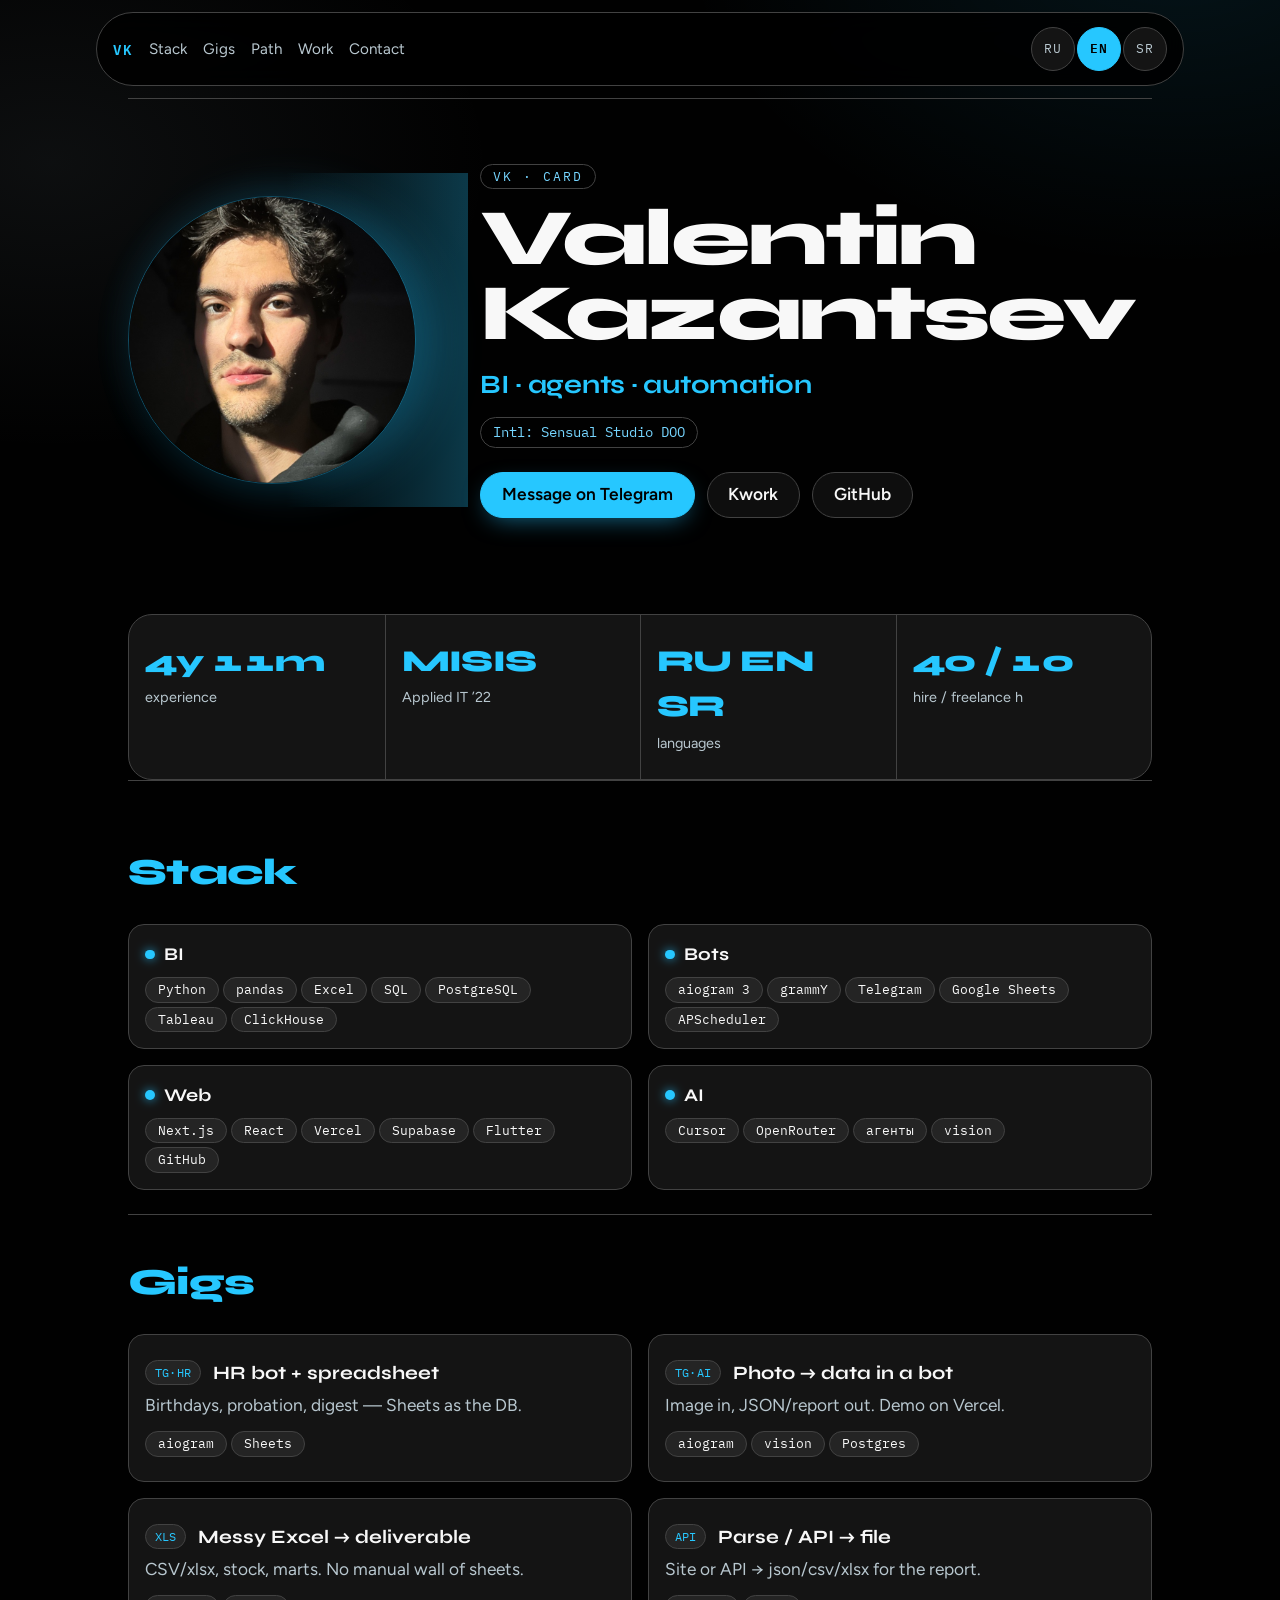
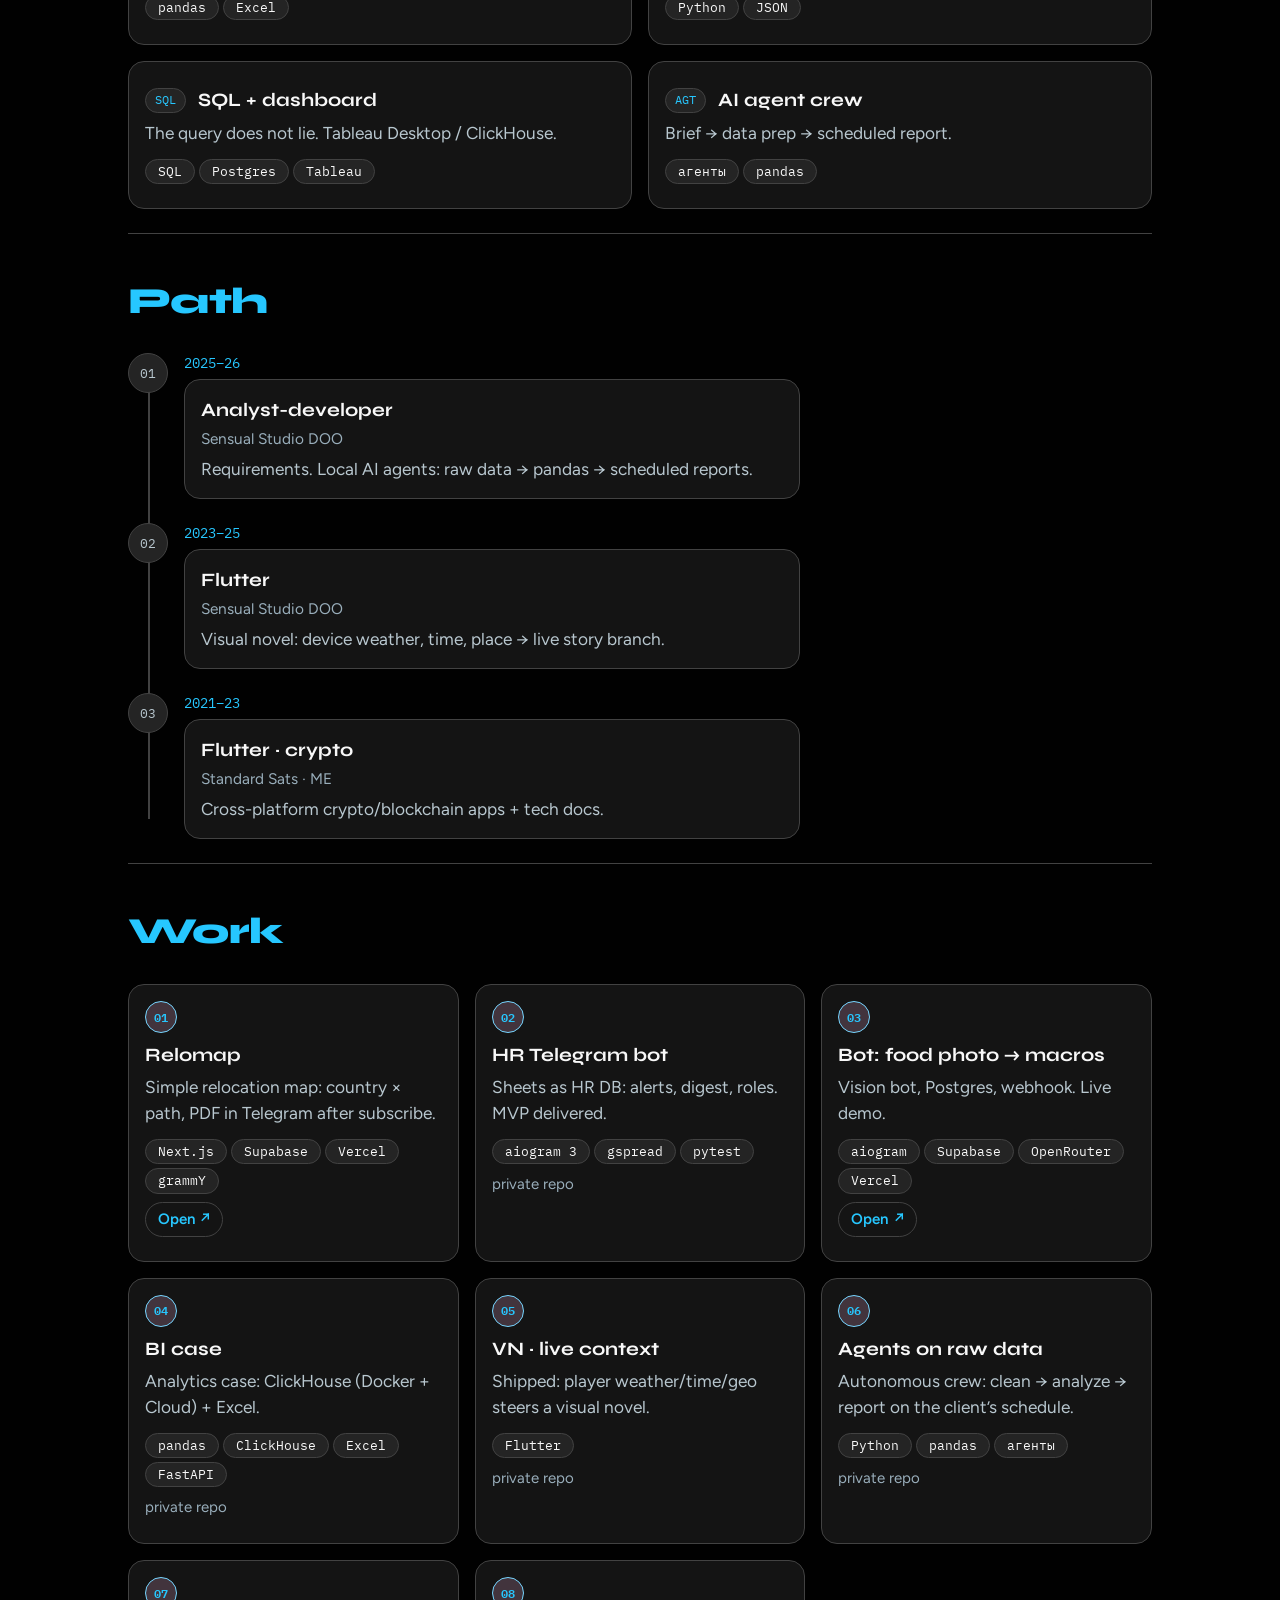
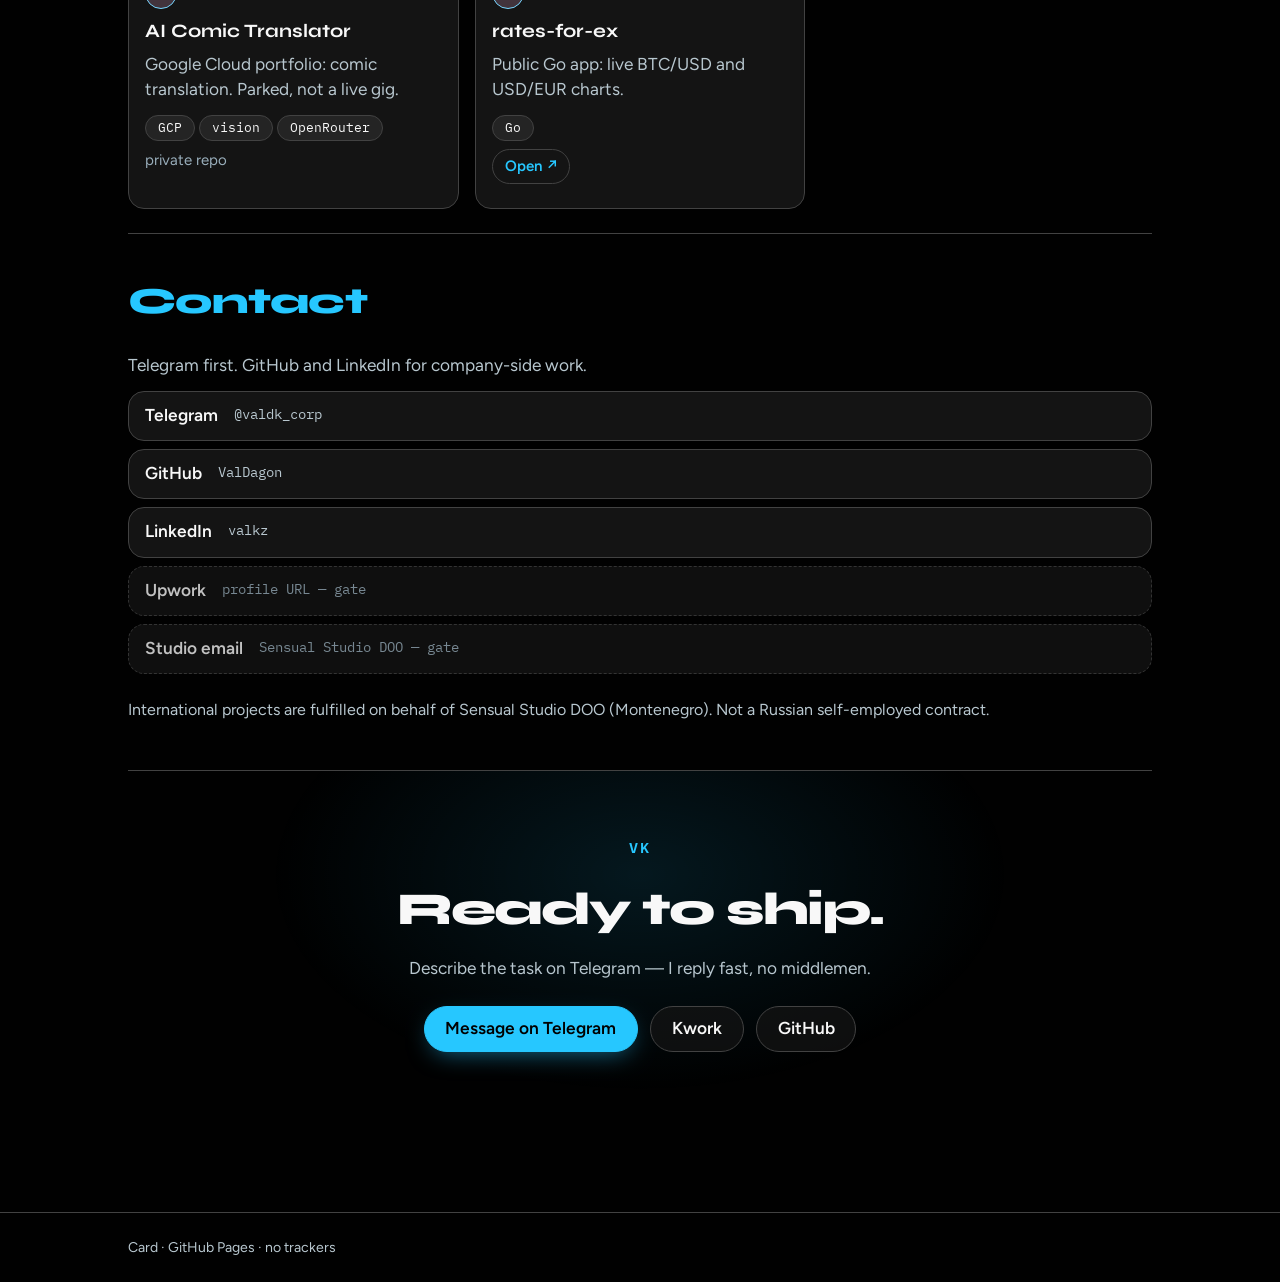
==== index.html @ 7479c243 "Fix broken render after tagline removal by cache-busting JS to v6. Co-authored-by: Cursor <cursorage" ====
<!DOCTYPE html>
<html lang="ru">
  <head>
    <meta charset="utf-8" />
    <meta name="viewport" content="width=device-width, initial-scale=1" />
    <meta name="theme-color" content="#0B0A09" />
    <meta name="color-scheme" content="dark" />
    <title>Валентин Казанцев — BI, агенты, боты</title>
    <meta
      name="description"
      content="Визитка: аналитика, Telegram-боты, автоматизация. Заказы в РФ — как самозанятый."
    />
    <link rel="canonical" href="https://valdagon.github.io/card/" />
    <link rel="icon" href="./assets/favicon.svg" type="image/svg+xml" />
    <link rel="apple-touch-icon" href="./assets/portrait.jpg" />
    <meta property="og:type" content="website" />
    <meta property="og:url" content="https://valdagon.github.io/card/" />
    <meta property="og:title" content="Валентин Казанцев — BI, агенты, боты" />
    <meta
      property="og:description"
      content="Визитка: аналитика, Telegram-боты, автоматизация. Заказы в РФ — как самозанятый."
    />
    <meta property="og:image" content="https://valdagon.github.io/card/assets/portrait.jpg" />
    <meta property="og:locale" content="ru_RU" />
    <meta name="twitter:card" content="summary" />
    <link rel="preconnect" href="https://fonts.googleapis.com" />
    <link rel="preconnect" href="https://fonts.gstatic.com" crossorigin />
    <link
      rel="preload"
      as="style"
      href="https://fonts.googleapis.com/css2?family=Figtree:wght@400;600&family=IBM+Plex+Mono:wght@400;500&family=Syne:wght@700;800&display=swap"
    />
    <link
      rel="stylesheet"
      href="https://fonts.googleapis.com/css2?family=Figtree:wght@400;600&family=IBM+Plex+Mono:wght@400;500&family=Syne:wght@700;800&display=swap"
    />
    <link rel="stylesheet" href="./css/style.css?v=5" />
  </head>
  <body>
    <a class="skip" id="skip" href="#main">К содержанию</a>
    <header class="site-header">
      <div class="wrap header-inner">
        <span class="mark" translate="no">VK</span>
        <nav class="nav-main" aria-label="Sections">
          <a href="#stack" data-nav="navStack">Стек</a>
          <a href="#gigs" data-nav="navGigs">Задачи</a>
          <a href="#path" data-nav="navCv">Путь</a>
          <a href="#work" data-nav="navWork">Работы</a>
          <a href="#contact" data-nav="navContact">Связь</a>
        </nav>
        <div class="lang" role="group" aria-labelledby="lang-label">
          <span id="lang-label" class="lang-label">Язык</span>
          <button type="button" class="lang-btn" data-lang="ru" aria-pressed="true">RU</button>
          <button type="button" class="lang-btn" data-lang="en" aria-pressed="false">EN</button>
          <button type="button" class="lang-btn" data-lang="sr" aria-pressed="false">SR</button>
        </div>
      </div>
    </header>

    <main id="main" class="wrap">
      <section class="hero" aria-labelledby="name">
        <div class="light-well">
          <img
            class="portrait"
            src="./assets/portrait.jpg"
            width="640"
            height="640"
            alt="Valentin Kazantsev, chiaroscuro portrait"
            fetchpriority="high"
          />
        </div>
        <div class="hero-copy">
          <p class="kicker" id="kicker">VK · CARD</p>
          <h1 class="hero-name" id="name">Валентин Казанцев</h1>
          <p class="hero-role" id="role">BI · агенты · автоматизация</p>
          <span class="entity" id="entity">РФ: самозанятый</span>
          <div class="cta-row">
            <a class="btn btn-primary" id="cta" href="https://t.me/valdk_corp">Написать в Telegram</a>
            <a class="btn btn-ghost" id="cta-kwork" href="https://kwork.ru/user/valdk">Kwork</a>
            <a class="btn btn-ghost" id="cta-gh" hidden href="https://github.com/ValDagon">GitHub</a>
          </div>
        </div>
      </section>

      <div class="stats" id="stats"></div>

      <section id="stack">
        <h2 class="sec-h" id="h-stack">Стек</h2>
        <div class="stack-groups" id="stack-groups"></div>
      </section>

      <section id="gigs">
        <h2 class="sec-h" id="h-gigs">Задачи</h2>
        <div class="gigs" id="gigs-list"></div>
      </section>

      <section id="path">
        <h2 class="sec-h" id="h-cv">Путь</h2>
        <div class="path-list" id="path-list"></div>
      </section>

      <section id="work">
        <h2 class="sec-h" id="h-work">Работы</h2>
        <div class="work-grid" id="work-list"></div>
      </section>

      <section id="contact">
        <h2 class="sec-h" id="h-contact">Связь</h2>
        <p class="contact-intro" id="contact-intro"></p>
        <ul class="contact-list" id="contact-list"></ul>
        <p class="legal" id="legal">
          Заказы на территории РФ выполняю как самозанятый. Биржи: Kwork, FL.ru, Профи.
        </p>
      </section>

      <section id="outro" class="outro" aria-labelledby="outro-title">
        <span class="mark outro-mark" translate="no">VK</span>
        <h2 class="outro-title" id="outro-title">Готов взяться.</h2>
        <p class="outro-line" id="outro-line"></p>
        <div class="cta-row outro-cta">
          <a class="btn btn-primary" id="cta2" href="https://t.me/valdk_corp">Написать в Telegram</a>
          <a class="btn btn-ghost" id="cta-kwork2" href="https://kwork.ru/user/valdk">Kwork</a>
          <a class="btn btn-ghost" id="cta-gh2" hidden href="https://github.com/ValDagon">GitHub</a>
        </div>
      </section>
    </main>

    <footer class="site-footer">
      <div class="wrap" id="foot-note">Карточка · GitHub Pages · без трекеров</div>
    </footer>

    <noscript>
      <div class="wrap noscript">
        JavaScript выключен. Telegram:
        <a href="https://t.me/valdk_corp">@valdk_corp</a>
        · email:
        <a href="mailto:valrus56@yandex.ru">valrus56@yandex.ru</a>
        · Kwork:
        <a href="https://kwork.ru/user/valdk">valdk</a>
      </div>
    </noscript>

    <script src="./js/data.js?v=6" defer></script>
    <script src="./js/app.js?v=6" defer></script>
  </body>
</html>
---- css/style.css ----
@import url("./tokens.css");

/* Hallmark · macrostructure: Portfolio Grid (18, adapted) · genre: modern-minimal
 * theme: custom-tuned (anchor hue 58, warm amber — kept from portrait, diverges from
 * catalog Coral/Cobalt on purpose) · nav: N5 Floating-pill (adapted, lang-switch
 * always visible) · footer: Ft2 Inline single line
 *
 * v3 pass · studied: yes · DNA-source: url (https://www.zeroclawlabs.ai/), human
 * pointed this reference and asked to copy its design directly (not just "study
 * and diverge" like the v2 takethe.space pass). Borrowed near-1:1: rounded-xl
 * card family everywhere (was hairline-square in v2), dual ambient radial-glow
 * blobs behind hero, bold oversized headline scale with tight negative tracking,
 * bordered stat-strip with big tabular numerals, rounded-full pill buttons,
 * numbered circular step-badges (applied to Work), alternating vertical timeline
 * with a status node (applied to Path — the reference's roadmap timeline maps
 * directly onto a career timeline), closing CTA band before the footer.
 * Deliberately NOT copied: the reference's own multi-stop gradient headline text
 * (some gradient stops sit near rgb(3,105,161) on near-black — low real contrast)
 * and its ~70%L muted body colour, both flagged by the human as under-contrasted.
 * --color-muted/--color-steel/--color-accent were all raised in tokens.css v3
 * specifically to fix this while keeping the reference's rounded, glowing,
 * bold-typographic language.
 *
 * v4 pass · human said "copy the palette" — the v3 decision to keep the warm
 * amber accent (portrait-tied) is retired. tokens.css now carries the
 * reference's actual colours, extracted via computed-style, not eyeballed:
 * neutral near-black surfaces (was warm hue-58 tinted), accent hue ~231 (their
 * stat numerals / "In Progress" status), good-status hue ~163 (their
 * "Completed" pill). The contrast fix from v3 stays: --color-muted/--color-steel
 * remain above the reference's own ~70%L body colour.
 *
 * v5 pass · three human-flagged readability fixes: (1) body/label/nav font
 * sizes raised across the board — base 1rem to 1.08rem, small labels and pill
 * text up ~8-12%, headline/section-heading clamps up a notch; (2) tokens.css
 * --color-panel/--color-panel-2/--color-rule raised so cards and hairlines
 * separate from the near-black --color-void instead of blending into it; (3)
 * the Path timeline's "current role" badge + glowing node treatment removed
 * entirely — every row now shares one plain node style, no live-status claim.
 */

*,
*::before,
*::after {
  box-sizing: border-box;
}

html {
  background: var(--color-void);
  scroll-behavior: smooth;
  overflow-x: clip;
}

body {
  margin: 0;
  min-height: 100dvh;
  font-family: var(--font-body);
  font-weight: 400;
  font-size: 1.08rem;
  line-height: 1.5;
  color: var(--color-ink);
  background: var(--color-void);
  touch-action: manipulation;
  overflow-x: clip;
  -webkit-tap-highlight-color: color-mix(in oklch, var(--color-accent) 18%, transparent);
}

@media (prefers-reduced-motion: no-preference) {
  body {
    background-image: radial-gradient(
        50rem 34rem at 92% -8%,
        color-mix(in oklch, var(--color-accent) 10%, transparent),
        transparent 62%
      ),
      radial-gradient(
        46rem 30rem at 4% 18%,
        color-mix(in oklch, var(--color-steel) 8%, transparent),
        transparent 60%
      );
    background-repeat: no-repeat;
    background-attachment: fixed;
  }
}

img {
  max-width: 100%;
  height: auto;
  display: block;
}

a {
  color: var(--color-accent);
  text-decoration-thickness: 1px;
  text-underline-offset: 0.18em;
}

a:hover {
  color: var(--color-ink);
}

:focus {
  outline: none;
}

:focus-visible {
  outline: 2px solid var(--color-focus);
  outline-offset: 3px;
}

.skip {
  position: fixed;
  z-index: var(--z-toast);
  left: var(--pad);
  top: calc(var(--space-sm) + var(--safe-t));
  padding: var(--space-xs) var(--space-sm);
  background: var(--color-accent);
  color: var(--color-void);
  font-weight: 600;
  transform: translateY(-160%);
  transition: transform var(--dur-short) var(--ease-out);
}

.skip:focus {
  transform: none;
}

.wrap {
  position: relative;
  z-index: var(--z-base);
  width: min(100%, var(--max));
  margin-inline: auto;
  padding-inline: calc(var(--pad) + var(--safe-l)) calc(var(--pad) + var(--safe-r));
}

/* ---------- Nav: N5 floating-pill, adapted ---------- */
/* Language switch stays visible at every width — a hard requirement, not a
 * cosmetic choice — so N5's default "drop the link row on mobile" becomes
 * "let the link row scroll" instead of "hide it". */

.site-header {
  position: sticky;
  top: 0;
  z-index: var(--z-sticky);
  padding: calc(var(--space-sm) + var(--safe-t)) 0 var(--space-sm);
}

.header-inner {
  display: flex;
  flex-wrap: wrap;
  align-items: center;
  gap: var(--space-sm) var(--space-md);
  padding: var(--space-sm) var(--space-md);
  border: 1px solid var(--color-rule);
  border-radius: 1.25rem;
  background: color-mix(in oklch, var(--color-void) 86%, transparent);
  backdrop-filter: blur(14px) saturate(1.1);
}

@supports not (backdrop-filter: blur(1px)) {
  .header-inner {
    background: var(--color-void);
  }
}

.mark {
  flex: none;
  font-family: var(--font-outlier);
  font-weight: 600;
  letter-spacing: 0.14em;
  font-size: 0.85rem;
  color: var(--color-accent);
}

.nav-main {
  order: 3;
  flex-basis: 100%;
  display: flex;
  gap: var(--space-md);
  min-width: 0;
  overflow-x: auto;
  scrollbar-width: none;
  padding-block: var(--space-3xs);
  -webkit-mask-image: linear-gradient(90deg, transparent, #000 6%, #000 94%, transparent);
  mask-image: linear-gradient(90deg, transparent, #000 6%, #000 94%, transparent);
}

.nav-main::-webkit-scrollbar {
  display: none;
}

.nav-main a {
  flex: none;
  display: inline-flex;
  align-items: center;
  min-height: 2.75rem;
  white-space: nowrap;
  color: var(--color-muted);
  text-decoration: none;
  font-size: 0.95rem;
}

.nav-main a:hover,
.nav-main a:focus-visible {
  color: var(--color-ink);
}

.lang {
  margin-left: auto;
  display: grid;
  grid-auto-flow: column;
  gap: var(--space-3xs);
}

.lang-label {
  position: absolute;
  width: 1px;
  height: 1px;
  overflow: hidden;
  clip: rect(0 0 0 0);
}

.lang-btn {
  appearance: none;
  border: 1px solid var(--color-rule);
  border-radius: 999px;
  background: var(--color-panel);
  color: var(--color-muted);
  font: inherit;
  font-family: var(--font-outlier);
  font-size: 0.8rem;
  letter-spacing: 0.06em;
  min-height: 2.75rem;
  min-width: 2.75rem;
  padding: 0 var(--space-sm);
  cursor: pointer;
  transition: color var(--dur-short) var(--ease-out), border-color var(--dur-short) var(--ease-out),
    background var(--dur-short) var(--ease-out);
}

.lang-btn.is-on {
  background: var(--color-accent);
  color: var(--color-void);
  border-color: var(--color-accent);
  font-weight: 600;
}

.lang-btn:hover:not(.is-on) {
  border-color: var(--color-accent-2);
  color: var(--color-ink);
}

main {
  padding-bottom: calc(var(--space-3xl) + var(--safe-b));
}

/* ---------- Hero — left-biased, no centred-mesh default ---------- */

.hero {
  display: grid;
  gap: var(--space-lg);
  padding-block: var(--space-xl) var(--space-2xl);
}

.light-well {
  position: relative;
  justify-self: center;
  width: min(16.5rem, 72vw);
}

.light-well::before {
  content: "";
  position: absolute;
  inset: -35%;
  background: radial-gradient(closest-side, color-mix(in oklch, var(--color-accent) 20%, transparent), transparent 72%);
  filter: blur(2px);
  pointer-events: none;
  z-index: 0;
}

.light-well::after {
  content: "";
  position: absolute;
  inset: -8% -18% -8% 55%;
  background: linear-gradient(90deg, transparent, color-mix(in oklch, var(--color-accent) 28%, transparent));
  pointer-events: none;
}

.portrait {
  position: relative;
  z-index: var(--z-base);
  width: 100%;
  aspect-ratio: 1;
  object-fit: cover;
  object-position: 62% 18%;
  border-radius: 50%;
  border: 1px solid color-mix(in oklch, var(--color-accent) 35%, transparent);
  box-shadow: 18px 0 48px color-mix(in oklch, var(--color-accent) 22%, transparent);
}

.hero-copy {
  min-width: 0;
}

.kicker {
  display: inline-block;
  margin: 0 0 var(--space-sm);
  padding: var(--space-3xs) var(--space-sm);
  border: 1px solid var(--color-rule);
  border-radius: var(--radius-full);
  font-family: var(--font-outlier);
  font-size: 0.8rem;
  letter-spacing: 0.16em;
  color: var(--color-accent-2);
}

h1,
h2,
.hero-name {
  font-family: var(--font-display);
  font-weight: 800;
  font-style: normal;
  letter-spacing: -0.035em;
  text-wrap: balance;
  overflow-wrap: anywhere;
}

.hero-name {
  margin: 0;
  min-width: 0;
  font-size: clamp(2.5rem, 9vw + 0.5rem, 5rem);
  line-height: 0.94;
}

.hero-role {
  margin: 0.85rem 0 0;
  color: var(--color-accent);
  font-family: var(--font-display);
  font-weight: 700;
  font-size: clamp(1.15rem, 2.4vw + 0.6rem, 1.65rem);
  letter-spacing: -0.01em;
}

.hero-line {
  margin: var(--space-sm) 0 0;
  max-width: 36rem;
  color: var(--color-muted);
  text-wrap: pretty;
}

.entity {
  display: inline-block;
  margin-top: var(--space-sm);
  padding: 0.28rem var(--space-sm);
  border: 1px solid var(--color-rule);
  border-radius: var(--radius-full);
  font-size: 0.85rem;
  color: var(--color-accent-2);
  font-family: var(--font-outlier);
}

.cta-row {
  display: flex;
  flex-wrap: wrap;
  gap: var(--space-sm);
  margin-top: var(--space-lg);
}

.btn {
  display: inline-flex;
  align-items: center;
  justify-content: center;
  white-space: nowrap;
  min-height: 2.85rem;
  min-width: 2.85rem;
  padding: 0.55rem 1.3rem;
  border: 1px solid var(--color-accent);
  border-radius: var(--radius-full);
  font: inherit;
  font-weight: 600;
  text-decoration: none;
  transition: background var(--dur-short) var(--ease-out), color var(--dur-short) var(--ease-out),
    border-color var(--dur-short) var(--ease-out), transform var(--dur-micro) var(--ease-out),
    box-shadow var(--dur-short) var(--ease-out);
}

.btn:active {
  transform: translateY(1px);
}

.btn-primary {
  background: var(--color-accent);
  color: var(--color-void);
  box-shadow: 0 8px 24px -8px color-mix(in oklch, var(--color-accent) 55%, transparent);
}

.btn-primary:hover {
  background: var(--color-ink);
  border-color: var(--color-ink);
  color: var(--color-void);
}

.btn-ghost {
  background: color-mix(in oklch, var(--color-panel) 70%, transparent);
  color: var(--color-ink);
  border-color: var(--color-rule);
}

.btn-ghost:hover {
  background: var(--color-panel-2);
  color: var(--color-accent);
  border-color: var(--color-accent-2);
}

@media (prefers-reduced-motion: no-preference) {
  .hero-copy > * {
    opacity: 0;
    animation: reveal var(--dur-long) var(--ease-out) forwards;
  }
  .hero-copy > *:nth-child(1) {
    animation-delay: 0ms;
  }
  .hero-copy > *:nth-child(2) {
    animation-delay: 60ms;
  }
  .hero-copy > *:nth-child(3) {
    animation-delay: 120ms;
  }
  .hero-copy > *:nth-child(4) {
    animation-delay: 180ms;
  }
  .hero-copy > *:nth-child(5) {
    animation-delay: 240ms;
  }
  .hero-copy > *:nth-child(6) {
    animation-delay: 300ms;
  }
  @keyframes reveal {
    from {
      opacity: 0;
      transform: translateY(6px);
    }
    to {
      opacity: 1;
      transform: none;
    }
  }
}

/* ---------- Stats — bordered console strip, not a plain grid (takethe.space DNA,
   without the icon-tile / gradient tells) ---------- */

.stats {
  display: grid;
  grid-template-columns: repeat(2, minmax(0, 1fr));
  border: 1px solid var(--color-rule);
  border-radius: var(--radius-lg);
  overflow: hidden;
  background: var(--color-panel);
}

.stat {
  min-width: 0;
  padding: var(--space-lg) var(--space-md);
  border-block-start: 1px solid var(--color-rule);
}

.stat:nth-child(-n + 2) {
  border-block-start: none;
}

.stat:nth-child(odd) {
  border-inline-end: 1px solid var(--color-rule);
}

.stat-v {
  display: block;
  font-family: var(--font-display);
  font-weight: 800;
  font-size: 1.9rem;
  letter-spacing: -0.02em;
  font-variant-numeric: tabular-nums;
  color: var(--color-accent);
}

.stat-l {
  display: block;
  margin-top: 0.2rem;
  color: var(--color-muted);
  font-size: 0.9rem;
}

section {
  padding-block: var(--space-xl) var(--space-lg);
  border-top: 1px solid var(--color-rule);
}

#stack {
  padding-top: var(--space-2xl);
}

.sec-h {
  margin: 0 0 var(--space-lg);
  font-family: var(--font-display);
  font-weight: 800;
  font-size: clamp(1.55rem, 2.8vw + 0.65rem, 2.3rem);
  letter-spacing: -0.02em;
  color: var(--color-accent);
  scroll-margin-top: 6rem;
}

.stack-groups {
  display: grid;
  gap: var(--space-md);
}

.stack-group {
  min-width: 0;
  padding: var(--space-md);
  background: var(--color-panel);
  border: 1px solid var(--color-rule);
  border-radius: var(--radius-md);
}

.stack-h {
  display: flex;
  align-items: center;
  gap: 0.55em;
  margin: 0 0 0.6rem;
  font-family: var(--font-display);
  font-weight: 700;
  font-size: 1.12rem;
}

.stack-h::before {
  content: "";
  flex: none;
  width: 0.6rem;
  height: 0.6rem;
  border-radius: var(--radius-full);
  background: var(--color-accent);
  box-shadow: 0 0 10px 1px color-mix(in oklch, var(--color-accent) 55%, transparent);
}

.chips {
  display: flex;
  flex-wrap: wrap;
  gap: var(--space-2xs);
  margin: 0;
  padding: 0;
  list-style: none;
}

.chip {
  min-width: 0;
  max-width: 100%;
  padding: var(--space-3xs) var(--space-sm);
  border: 1px solid var(--color-rule);
  border-radius: var(--radius-full);
  background: var(--color-panel-2);
  font-family: var(--font-outlier);
  font-size: 0.8rem;
  color: var(--color-ink);
  overflow: hidden;
  text-overflow: ellipsis;
  white-space: nowrap;
}

/* ---------- Cards — hairline all-round + a small accent mark beside the
   heading, replacing the v1 thick-left-stripe (named anti-pattern: "the
   side-stripe card", 2018-SaaS-AI tell). ---------- */

.gigs,
.work-grid {
  display: grid;
  gap: var(--space-md);
}

.gig,
.work {
  min-width: 0;
  padding: var(--space-lg) var(--space-md);
  background: var(--color-panel);
  border: 1px solid var(--color-rule);
  border-radius: var(--radius-md);
  transition: border-color var(--dur-short) var(--ease-out), transform var(--dur-short) var(--ease-out);
}

.gig:hover,
.work:hover {
  border-color: var(--color-accent-2);
}

.gig-top {
  display: flex;
  gap: var(--space-sm);
  align-items: center;
  min-width: 0;
}

.gig-code {
  flex: none;
  display: inline-flex;
  align-items: center;
  padding: 0.15rem 0.55rem;
  border-radius: var(--radius-full);
  background: var(--color-panel-2);
  border: 1px solid var(--color-rule);
  font-family: var(--font-outlier);
  font-size: 0.76rem;
  letter-spacing: 0.02em;
  color: var(--color-accent);
}

.gig-title,
.work-title {
  margin: 0;
  min-width: 0;
  font-family: var(--font-display);
  font-weight: 700;
  font-size: 1.18rem;
  overflow-wrap: anywhere;
}

.work-grid {
  counter-reset: work;
}

.work {
  counter-increment: work;
  position: relative;
  padding-top: calc(var(--space-lg) + 2rem);
}

.work-title::before {
  content: counter(work, decimal-leading-zero);
  position: absolute;
  top: var(--space-md);
  left: var(--space-md);
  display: inline-flex;
  align-items: center;
  justify-content: center;
  width: 2rem;
  height: 2rem;
  border-radius: var(--radius-full);
  background: color-mix(in oklch, var(--color-accent) 16%, var(--color-panel-2));
  border: 1px solid var(--color-accent-2);
  font-family: var(--font-outlier);
  font-size: 0.76rem;
  font-weight: 600;
  color: var(--color-accent);
}

.gig-out,
.work-blurb,
.contact-intro {
  margin: 0.4rem 0 var(--space-sm);
  color: var(--color-muted);
  overflow-wrap: anywhere;
}

/* ---------- Path — vertical timeline, borrowed from ZeroClaw's Development
   Roadmap component (connecting rail + circular node per row). Simplified to
   a single left rail rather than the reference's alternating left/right
   zig-zag: career notes vary a lot in length, and a true zig-zag timeline
   overlaps badly at uneven card heights — a single rail keeps the motif
   legible at every width instead of only on a wide, evenly-spaced demo page.
   All nodes share one plain style — no "current" badge (human asked it
   removed: the timeline reads as a CV, not a live-status board). ---------- */

.path-list {
  position: relative;
  display: grid;
  gap: var(--space-lg);
  counter-reset: path;
}

.path-list::before {
  content: "";
  position: absolute;
  left: 1.25rem;
  top: 1.25rem;
  bottom: 1.25rem;
  width: 2px;
  background: var(--color-rule);
}

.path-row {
  counter-increment: path;
  min-width: 0;
  display: grid;
  grid-template-columns: 2.5rem minmax(0, 1fr);
  grid-template-rows: auto auto;
  column-gap: var(--space-md);
  row-gap: 0.35rem;
  position: relative;
}

.path-row::before {
  content: counter(path, decimal-leading-zero);
  grid-column: 1;
  grid-row: 1 / span 2;
  align-self: start;
  justify-self: center;
  display: inline-flex;
  align-items: center;
  justify-content: center;
  width: 2.5rem;
  height: 2.5rem;
  border-radius: var(--radius-full);
  background: var(--color-panel-2);
  border: 1px solid var(--color-rule);
  font-family: var(--font-outlier);
  font-size: 0.8rem;
  color: var(--color-muted);
  letter-spacing: 0.02em;
  z-index: var(--z-base);
}

.path-when {
  grid-column: 2;
  grid-row: 1;
  font-family: var(--font-outlier);
  font-size: 0.85rem;
  color: var(--color-accent);
}

.path-body {
  grid-column: 2;
  grid-row: 2;
  min-width: 0;
  padding: var(--space-md);
  background: var(--color-panel);
  border: 1px solid var(--color-rule);
  border-radius: var(--radius-md);
}

.path-role {
  margin: 0;
  font-family: var(--font-display);
  font-weight: 700;
  font-size: 1.18rem;
  min-width: 0;
}

.path-org {
  margin: 0.15rem 0 0;
  color: var(--color-steel);
  font-size: 0.96rem;
}

.path-note {
  margin: 0.4rem 0 0;
  color: var(--color-muted);
  overflow-wrap: anywhere;
}

.work-foot {
  margin: 0.55rem 0 0;
  font-size: 0.94rem;
}

.work-link {
  display: inline-flex;
  align-items: center;
  gap: 0.35em;
  padding: 0.3rem 0.75rem;
  border: 1px solid var(--color-rule);
  border-radius: var(--radius-full);
  color: var(--color-accent);
  text-decoration: none;
  font-weight: 600;
  transition: border-color var(--dur-short) var(--ease-out), background var(--dur-short) var(--ease-out);
}

.work-link::after {
  content: "\2197";
}

.work-link:hover {
  border-color: var(--color-accent-2);
  background: var(--color-panel-2);
  color: var(--color-ink);
}

.work-private {
  color: var(--color-steel);
}

.contact-list {
  display: grid;
  gap: var(--space-xs);
  margin: 0;
  padding: 0;
  list-style: none;
}

.contact-item {
  min-width: 0;
  display: flex;
  flex-wrap: wrap;
  gap: 0.35rem var(--space-md);
  padding: 0.7rem var(--space-md);
  border: 1px solid var(--color-rule);
  border-radius: var(--radius-md);
  background: var(--color-panel);
}

.contact-item.is-gate {
  opacity: 0.78;
  border-style: dashed;
}

.contact-link {
  display: flex;
  flex-wrap: wrap;
  gap: 0.35rem var(--space-md);
  width: 100%;
  text-decoration: none;
  color: inherit;
  transition: color var(--dur-short) var(--ease-out);
}

.contact-link:hover .contact-label {
  color: var(--color-accent);
}

.contact-label {
  font-weight: 600;
}

.is-gate .contact-hint {
  color: var(--color-steel);
}

.contact-hint {
  color: var(--color-muted);
  font-family: var(--font-outlier);
  font-size: 0.9rem;
  overflow-wrap: anywhere;
}

.legal {
  margin: var(--space-lg) 0 0;
  color: var(--color-muted);
  font-size: 1rem;
  text-wrap: pretty;
}

/* ---------- Outro — closing CTA band, borrowed from ZeroClaw's final
   "Own your agent tonight" section: big centred statement + repeated CTA
   row right before the footer, so the pitch is the last thing seen. ---------- */

.outro {
  margin-top: var(--space-lg);
  padding-block: var(--space-2xl);
  text-align: center;
  position: relative;
  overflow: clip;
}

@media (prefers-reduced-motion: no-preference) {
  .outro::before {
    content: "";
    position: absolute;
    inset: 0;
    background: radial-gradient(
      34rem 20rem at 50% 30%,
      color-mix(in oklch, var(--color-accent) 12%, transparent),
      transparent 68%
    );
    pointer-events: none;
    z-index: 0;
  }
}

.outro-mark {
  position: relative;
  z-index: var(--z-base);
  display: inline-flex;
  margin-bottom: var(--space-md);
  font-size: 0.94rem;
}

.outro-title {
  position: relative;
  z-index: var(--z-base);
  margin: 0;
  font-size: clamp(1.85rem, 4.2vw + 0.65rem, 2.85rem);
}

.outro-line {
  position: relative;
  z-index: var(--z-base);
  margin: var(--space-sm) auto 0;
  max-width: 32rem;
  color: var(--color-muted);
  text-wrap: pretty;
}

.outro-cta {
  position: relative;
  z-index: var(--z-base);
  justify-content: center;
  margin-top: var(--space-lg);
}

/* ---------- Footer — Ft2 inline single line ---------- */

.site-footer {
  border-top: 1px solid var(--color-rule);
  padding: var(--space-lg) 0 calc(var(--space-lg) + var(--safe-b));
  color: var(--color-muted);
  font-size: 0.88rem;
}

.noscript {
  margin: var(--space-md) 0;
  padding: var(--space-sm);
  border: 1px dashed var(--color-accent-2);
  color: var(--color-ink);
}

@media (min-width: 45rem) {
  .header-inner {
    border-radius: 999px;
    flex-wrap: nowrap;
  }

  .nav-main {
    order: initial;
    flex-basis: auto;
    overflow: visible;
    -webkit-mask-image: none;
    mask-image: none;
  }

  .hero {
    grid-template-columns: minmax(12rem, 18rem) minmax(0, 1fr);
    align-items: center;
    gap: var(--space-2xl);
    padding-block: var(--space-2xl) var(--space-3xl);
  }

  .light-well {
    justify-self: start;
    width: 100%;
  }

  .stats {
    grid-template-columns: repeat(4, minmax(0, 1fr));
  }

  .stat:nth-child(-n + 4) {
    border-block-start: none;
  }

  .stat:nth-child(n + 5) {
    border-block-start: 1px solid var(--color-rule);
  }

  .stat:nth-child(odd) {
    border-inline-end: none;
  }

  .stat:not(:first-child) {
    border-inline-start: 1px solid var(--color-rule);
  }

  .stack-groups {
    grid-template-columns: repeat(2, minmax(0, 1fr));
  }

  .gigs {
    grid-template-columns: repeat(2, minmax(0, 1fr));
  }

  .work-grid {
    grid-template-columns: repeat(2, minmax(0, 1fr));
  }

  .path-list {
    max-width: 42rem;
  }
}

@media (min-width: 68rem) {
  .work-grid {
    grid-template-columns: repeat(3, minmax(0, 1fr));
  }
}

@media (prefers-reduced-motion: reduce) {
  html {
    scroll-behavior: auto;
  }

  body {
    background-image: none;
  }

  .portrait {
    box-shadow: none;
  }

  * {
    transition: none !important;
    animation: none !important;
  }
}
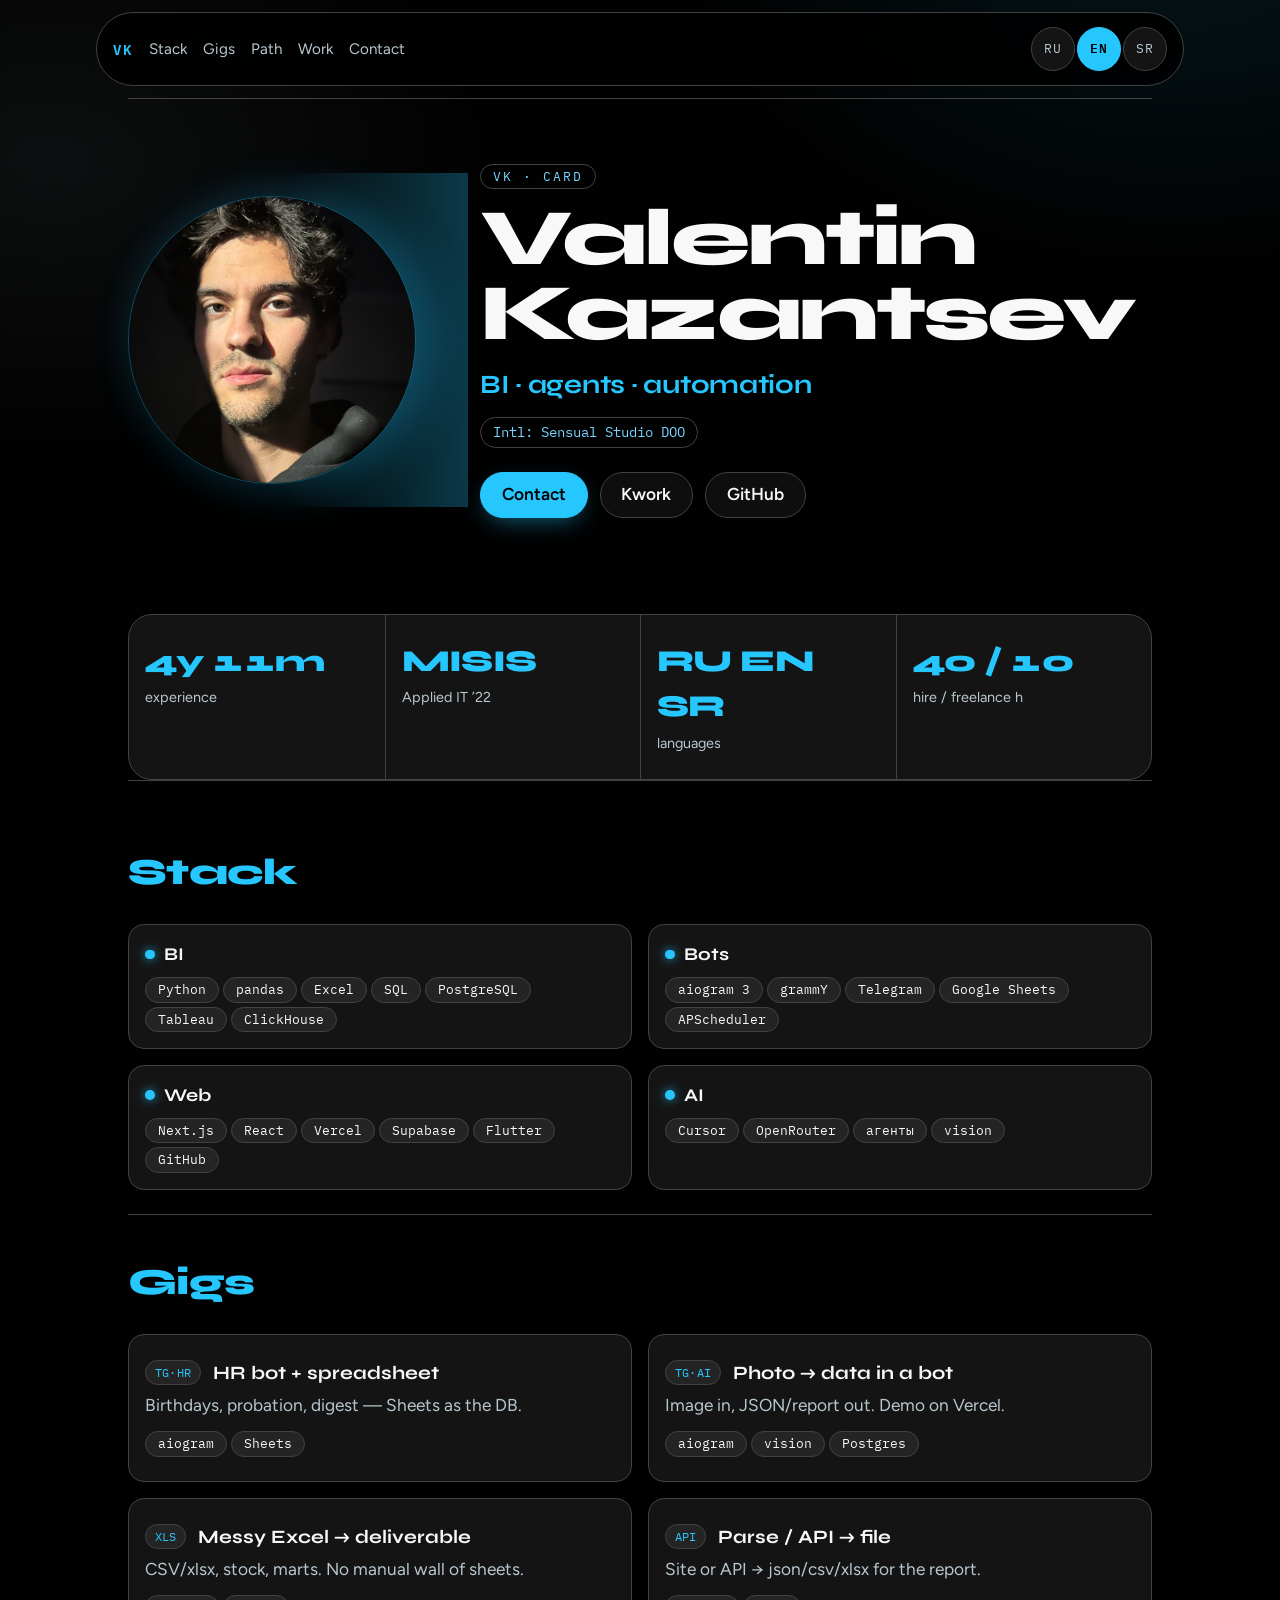
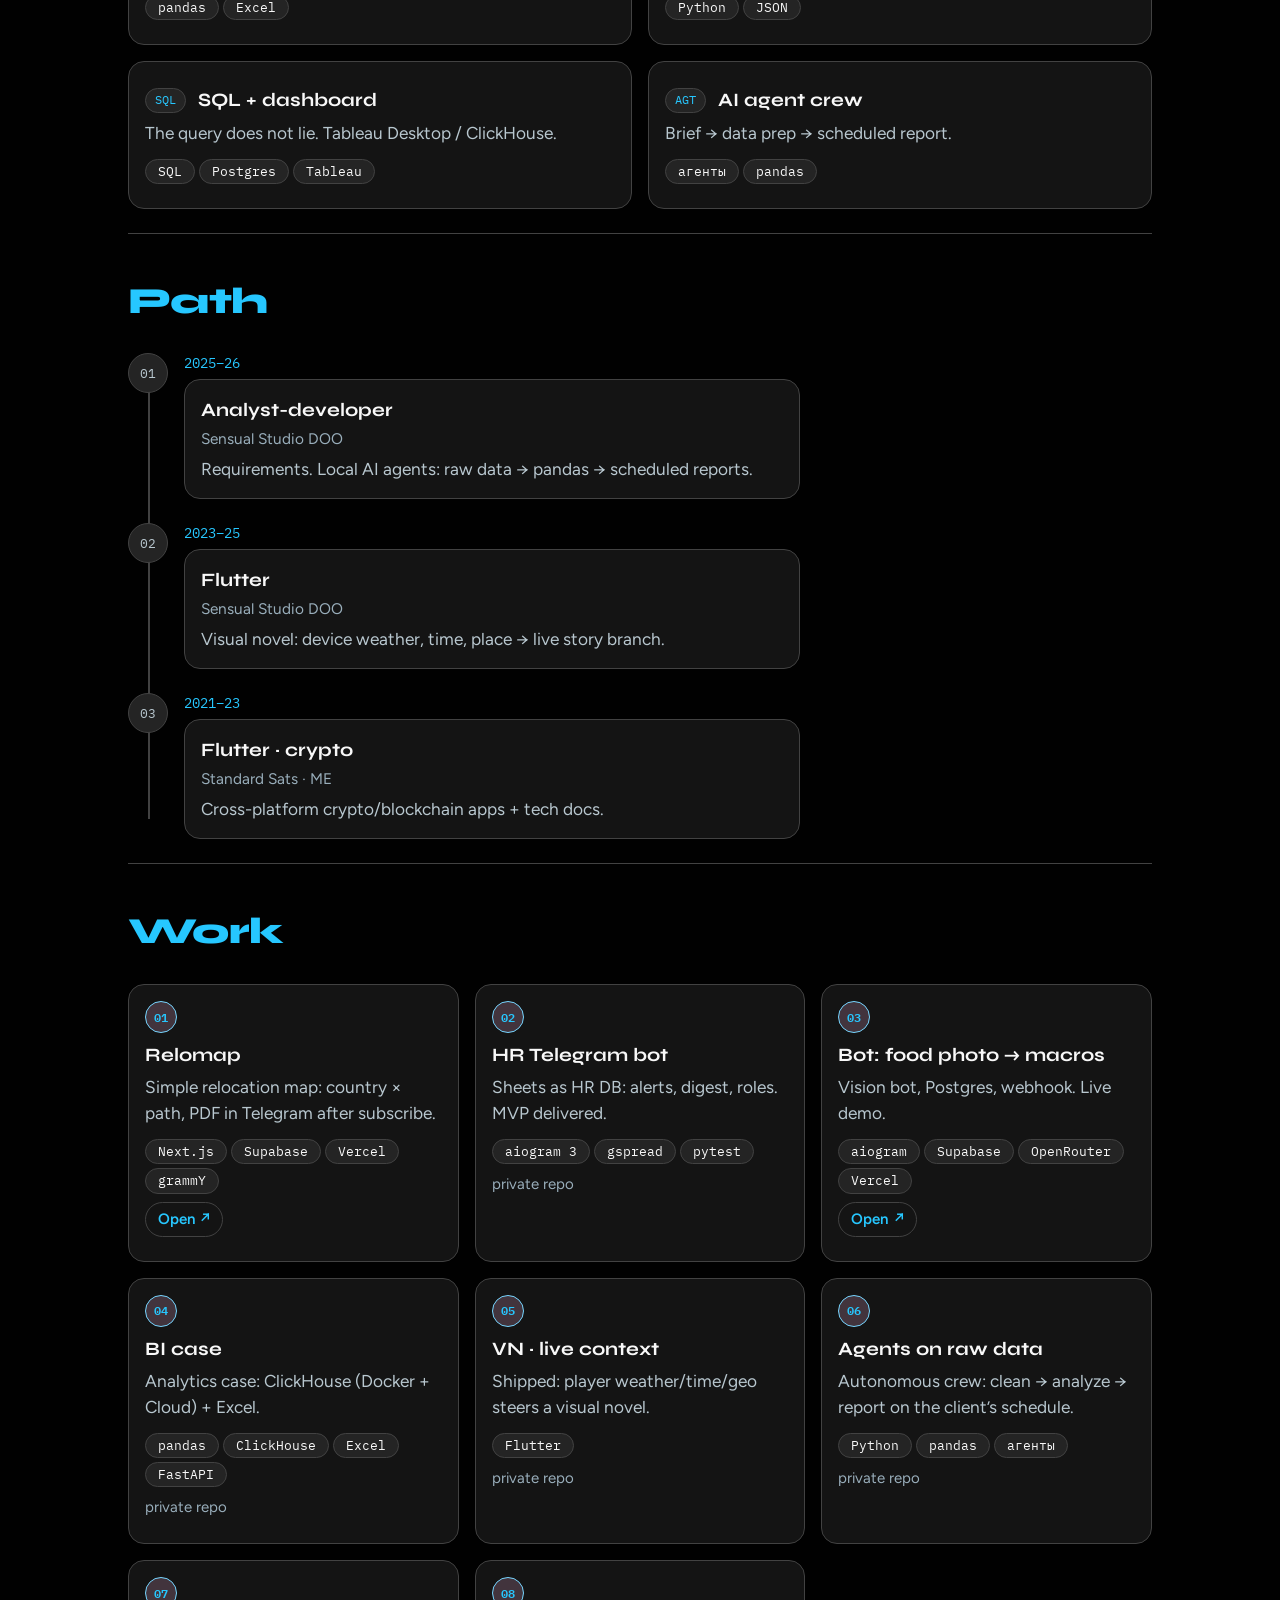
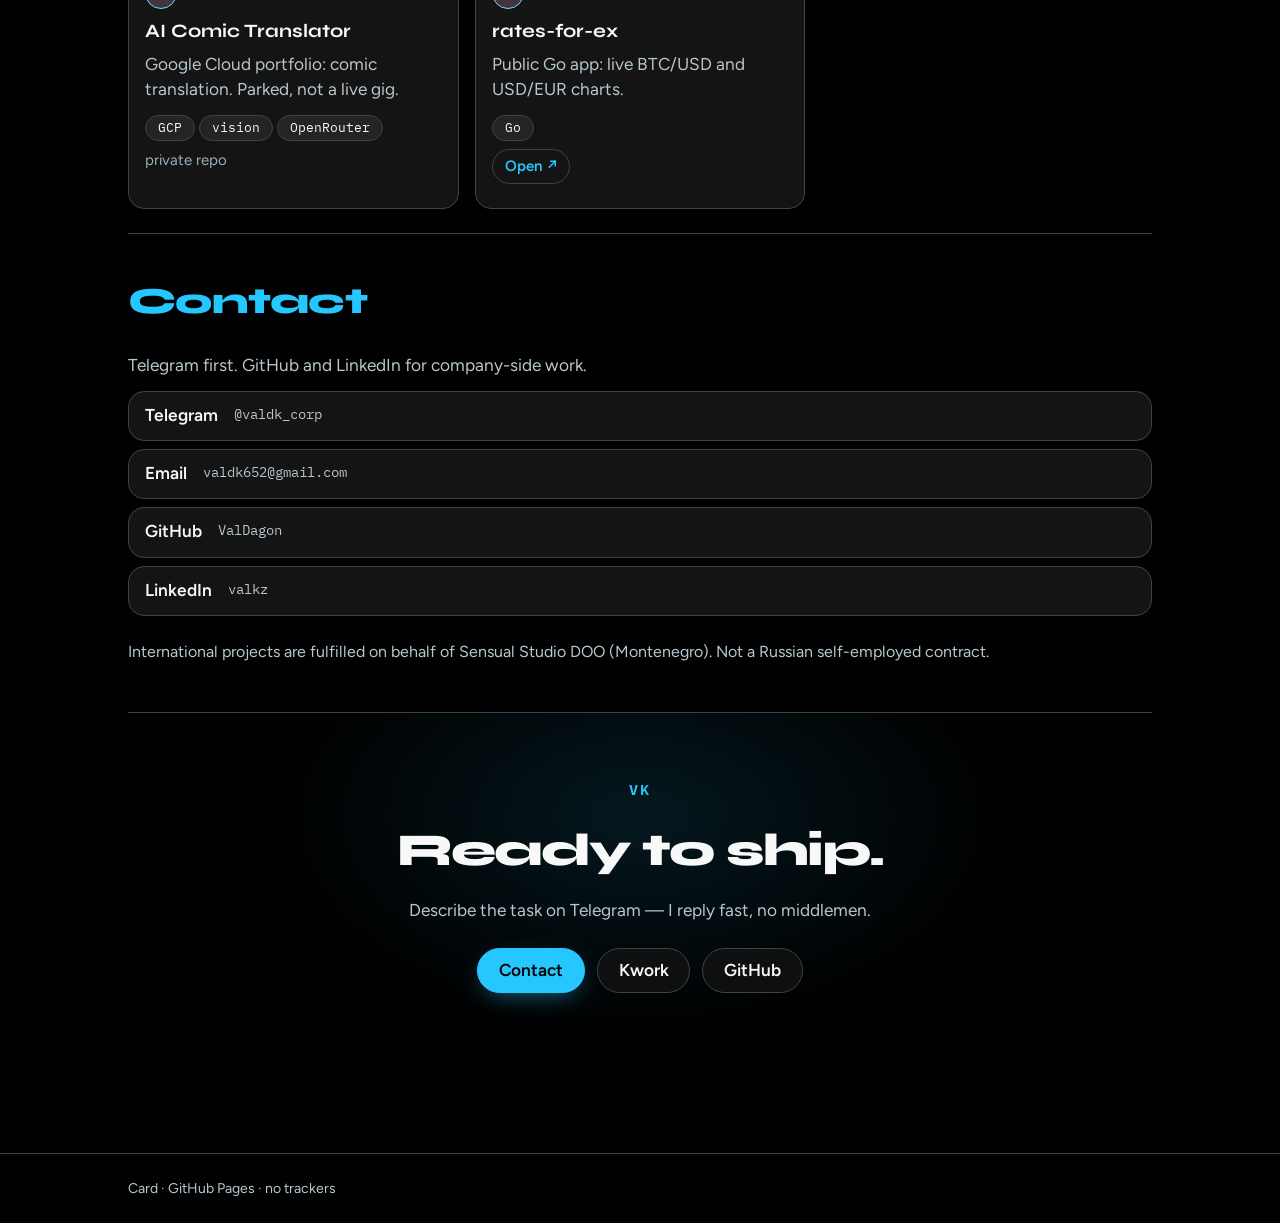
==== commit 054530f3: "Update contacts: Profi URL, intl email, EN/SR CTA to Contact section. Remove FL.ru and hide Upwork/s" ====
--- a/index.html
+++ b/index.html
@@ -109,7 +109,7 @@
         <p class="contact-intro" id="contact-intro"></p>
         <ul class="contact-list" id="contact-list"></ul>
         <p class="legal" id="legal">
-          Заказы на территории РФ выполняю как самозанятый. Биржи: Kwork, FL.ru, Профи.
+          Заказы на территории РФ выполняю как самозанятый. Биржи: Kwork, Профи.
         </p>
       </section>
 
@@ -140,7 +140,7 @@
       </div>
     </noscript>
 
-    <script src="./js/data.js?v=6" defer></script>
-    <script src="./js/app.js?v=6" defer></script>
+    <script src="./js/data.js?v=7" defer></script>
+    <script src="./js/app.js?v=7" defer></script>
   </body>
 </html>
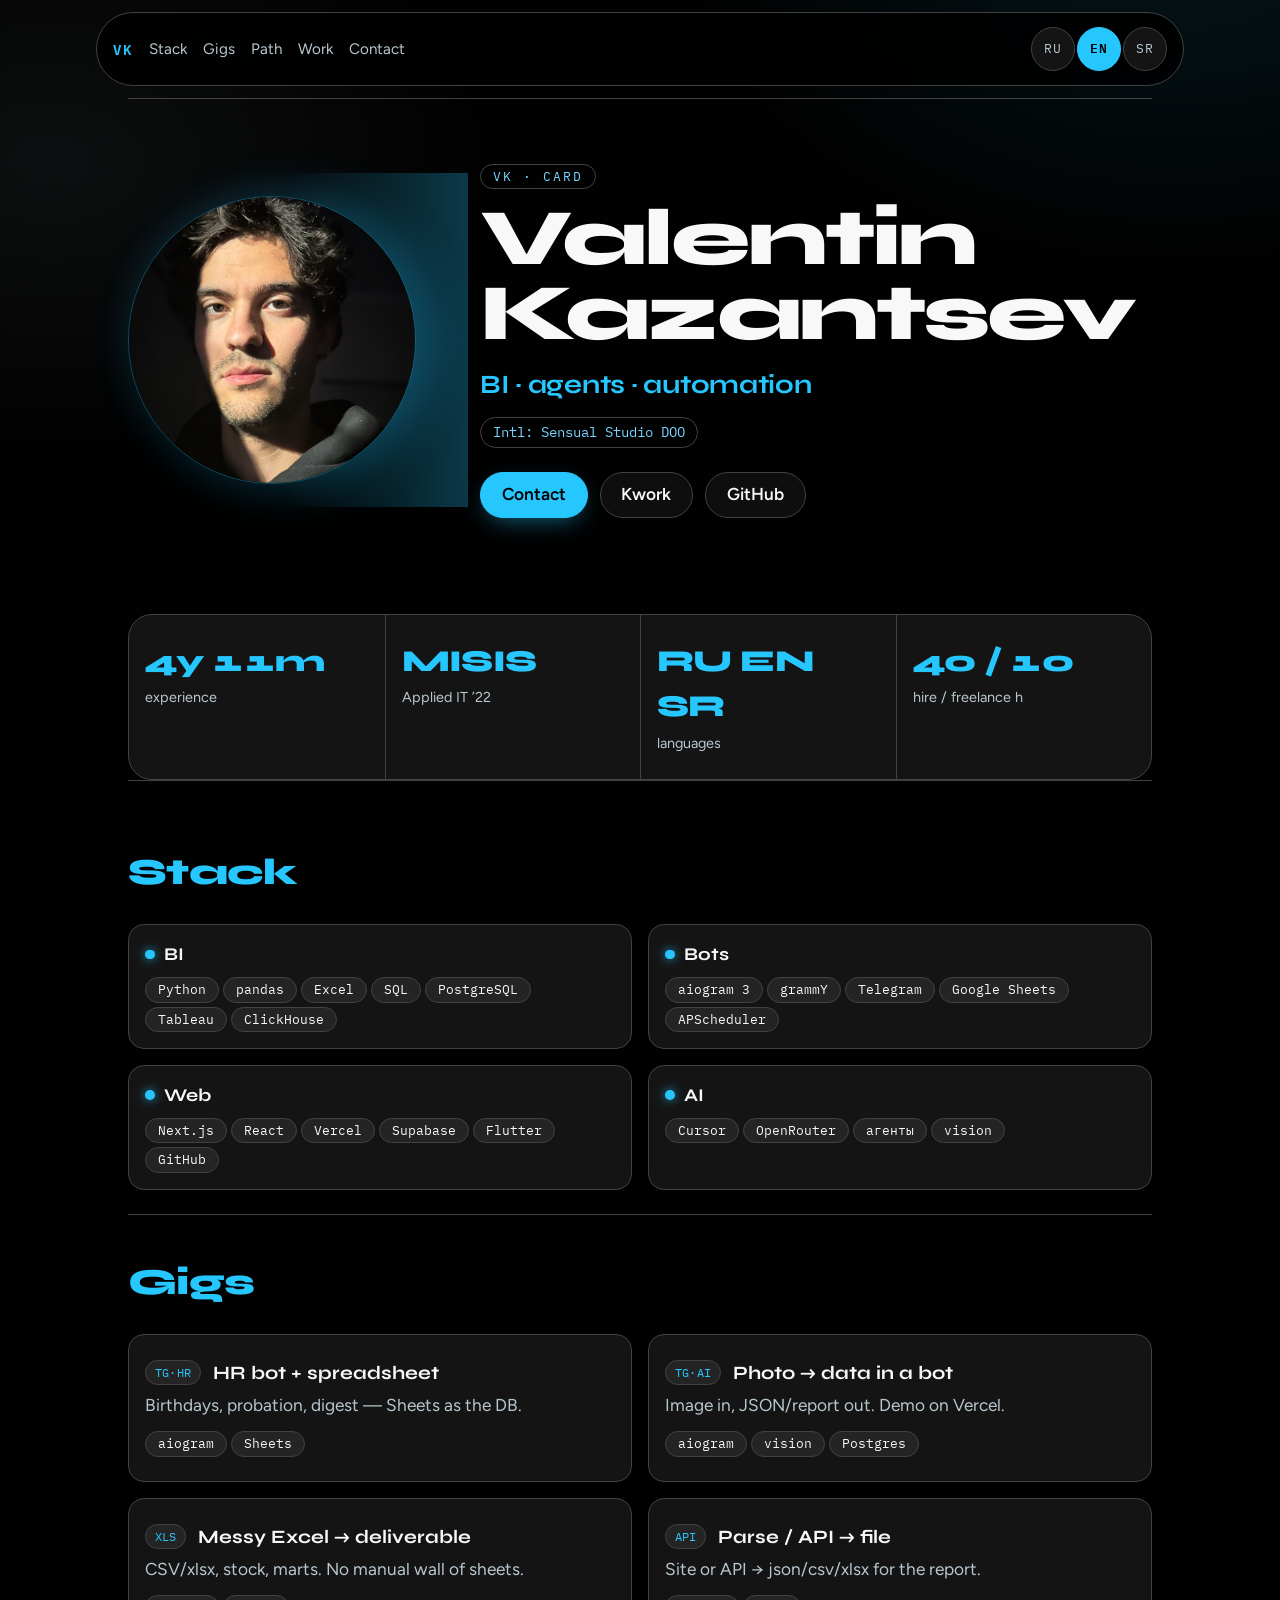
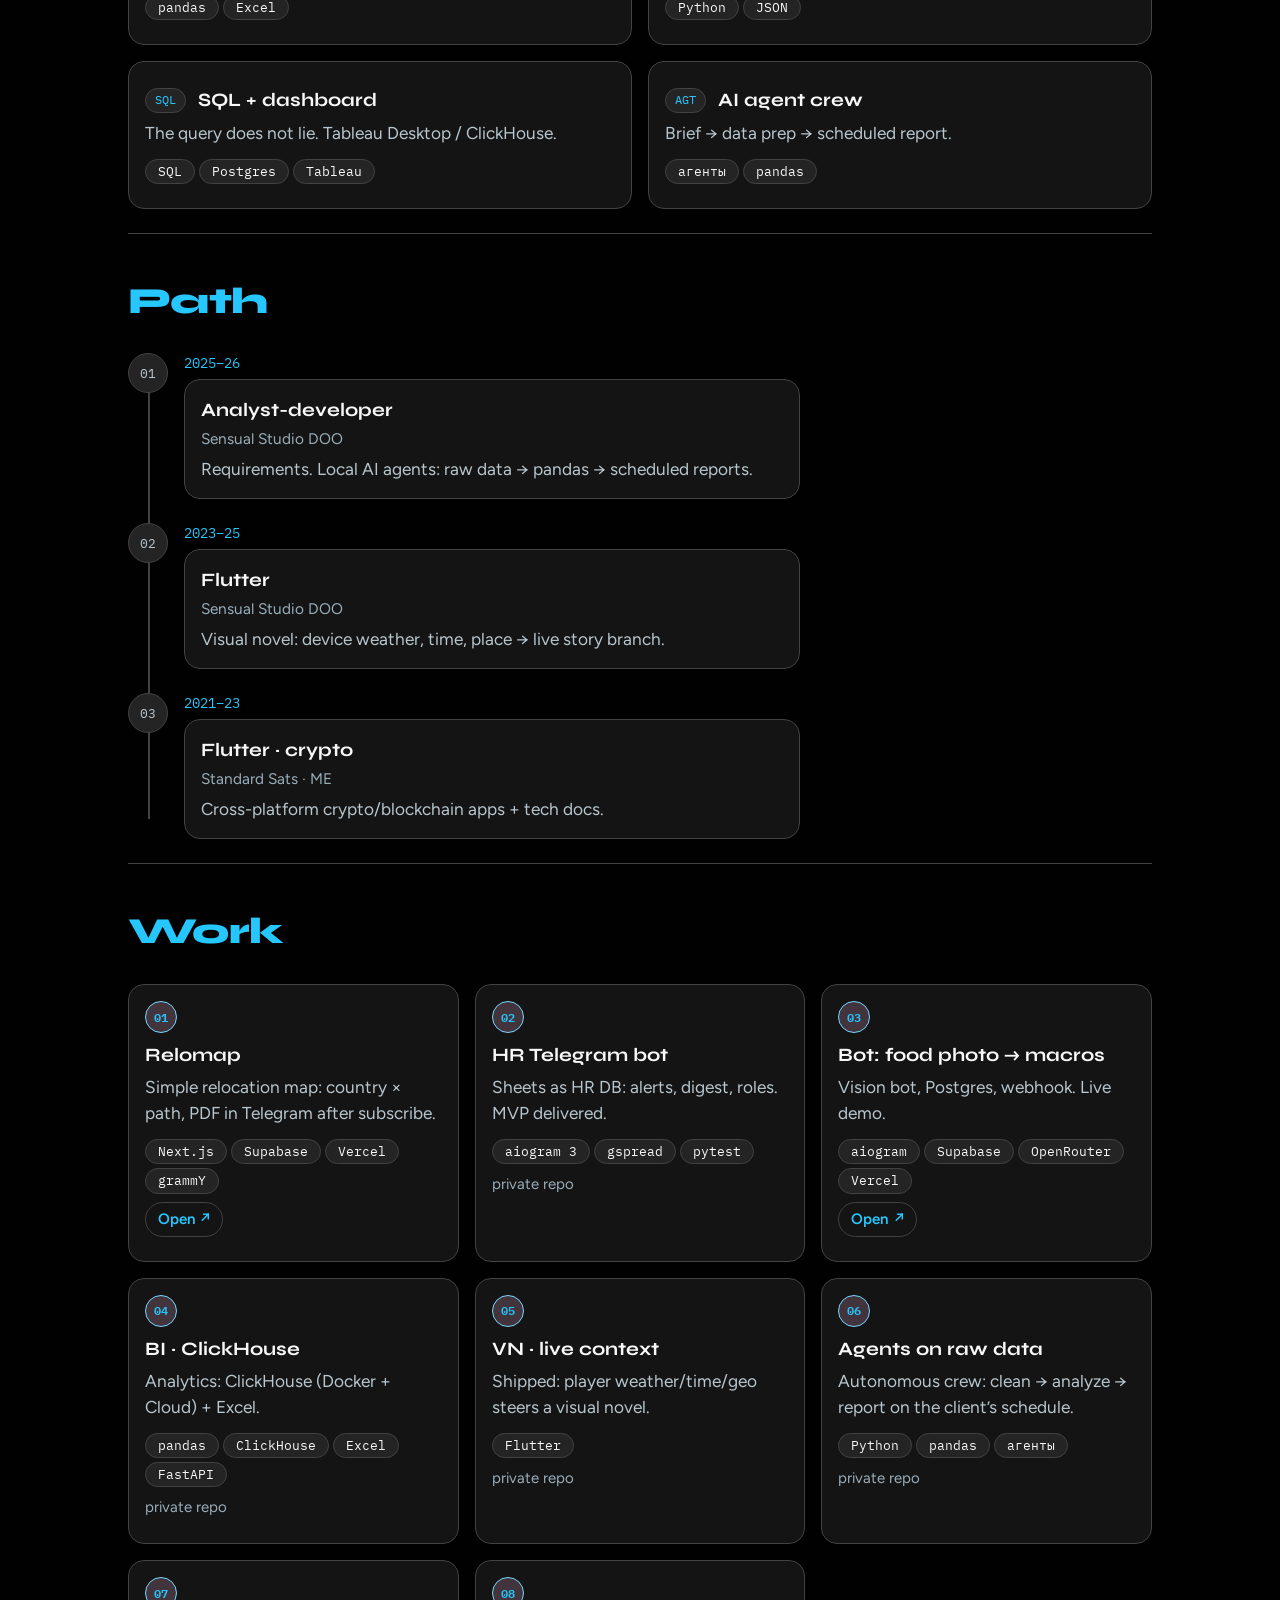
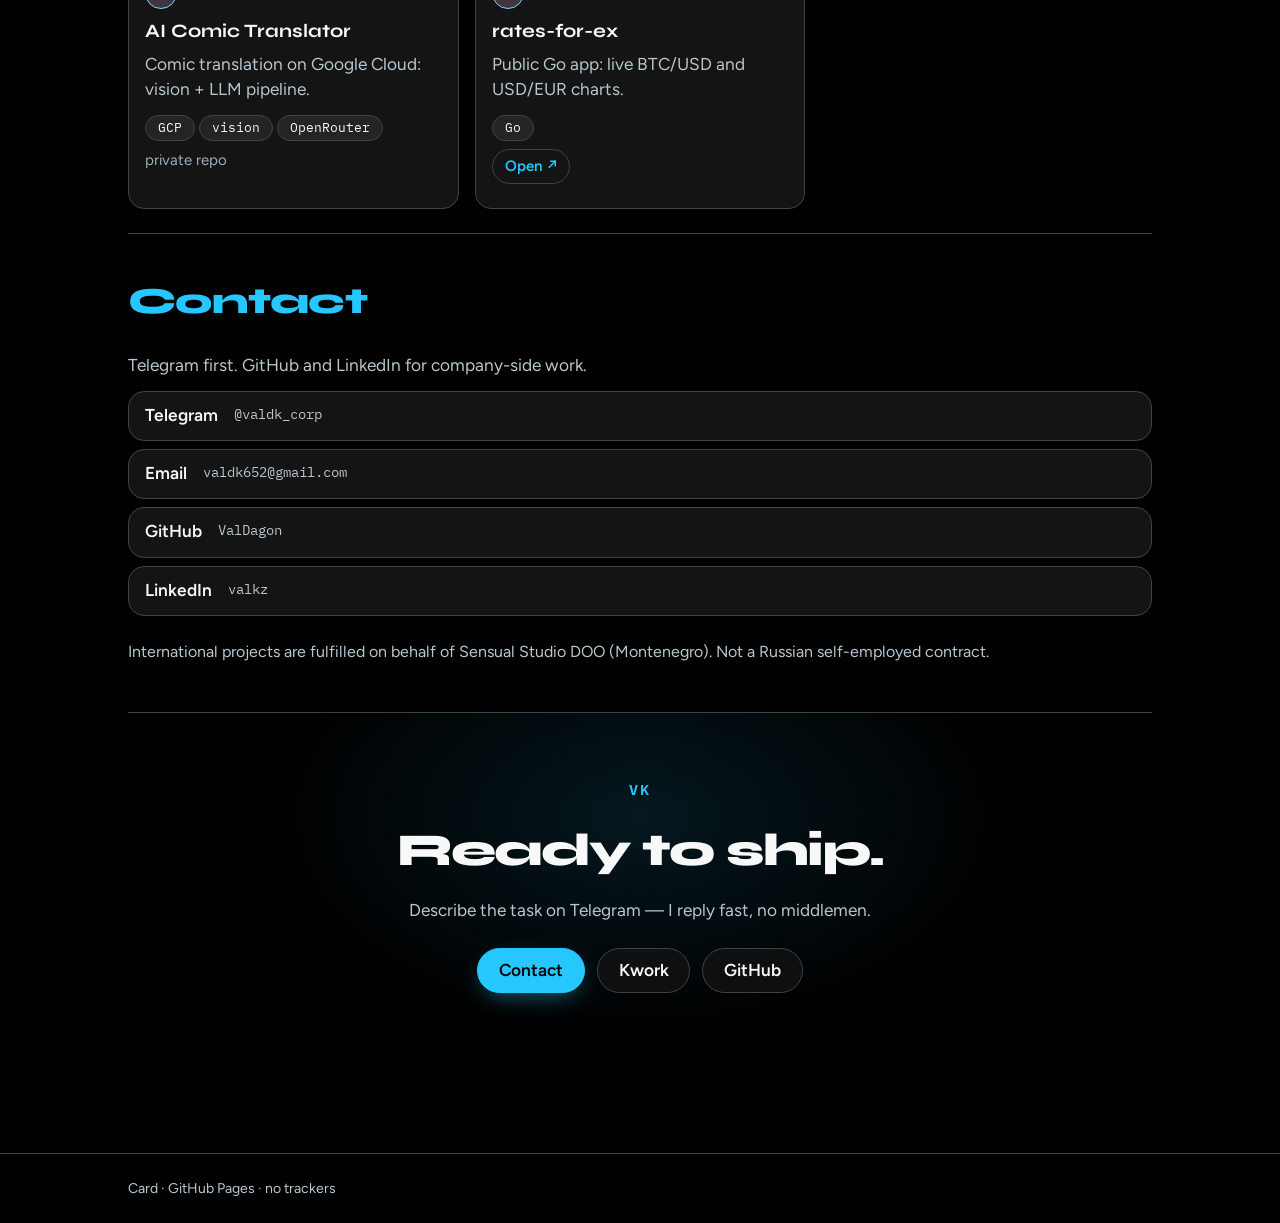
==== commit 8b117520: "Remove portfolio-only framing from project copy. Rename BI case and Comic Translator blurbs to neutr" ====
--- a/index.html
+++ b/index.html
@@ -140,7 +140,7 @@
       </div>
     </noscript>
 
-    <script src="./js/data.js?v=7" defer></script>
-    <script src="./js/app.js?v=7" defer></script>
+    <script src="./js/data.js?v=8" defer></script>
+    <script src="./js/app.js?v=8" defer></script>
   </body>
 </html>
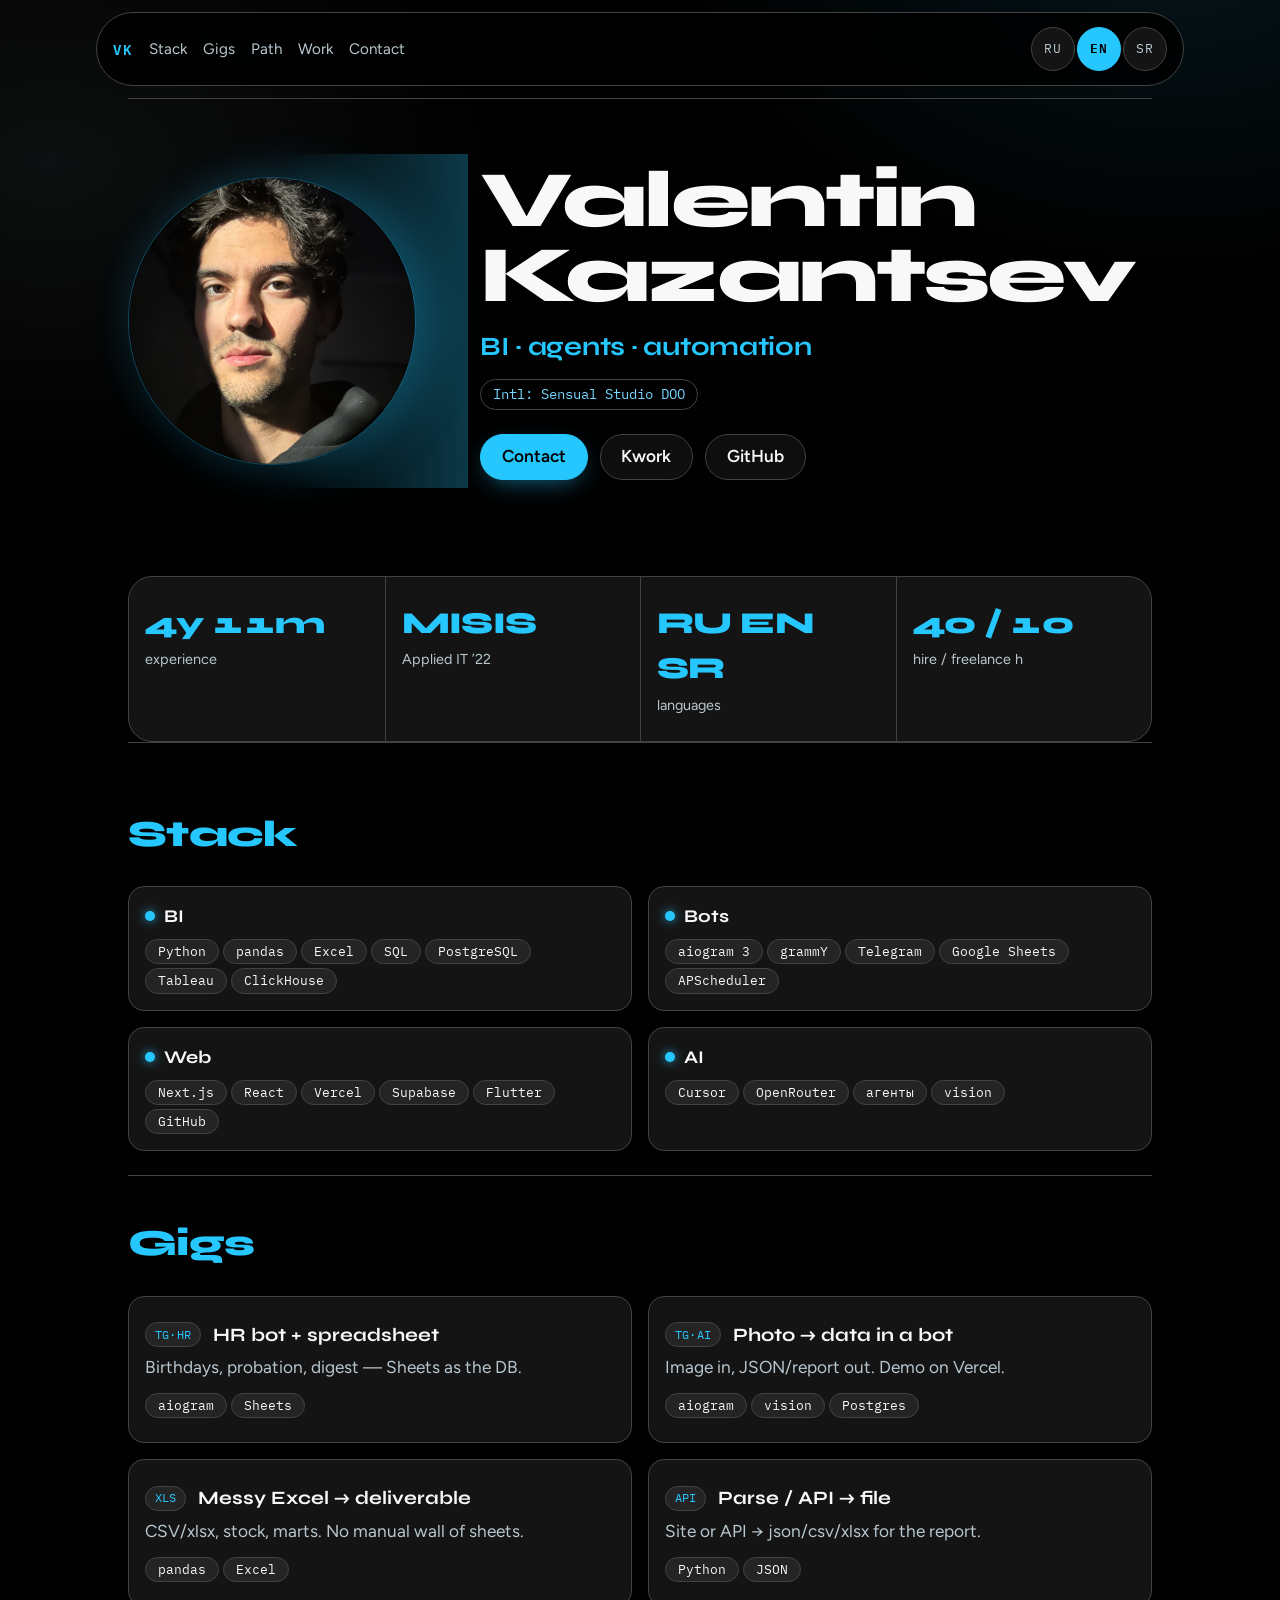
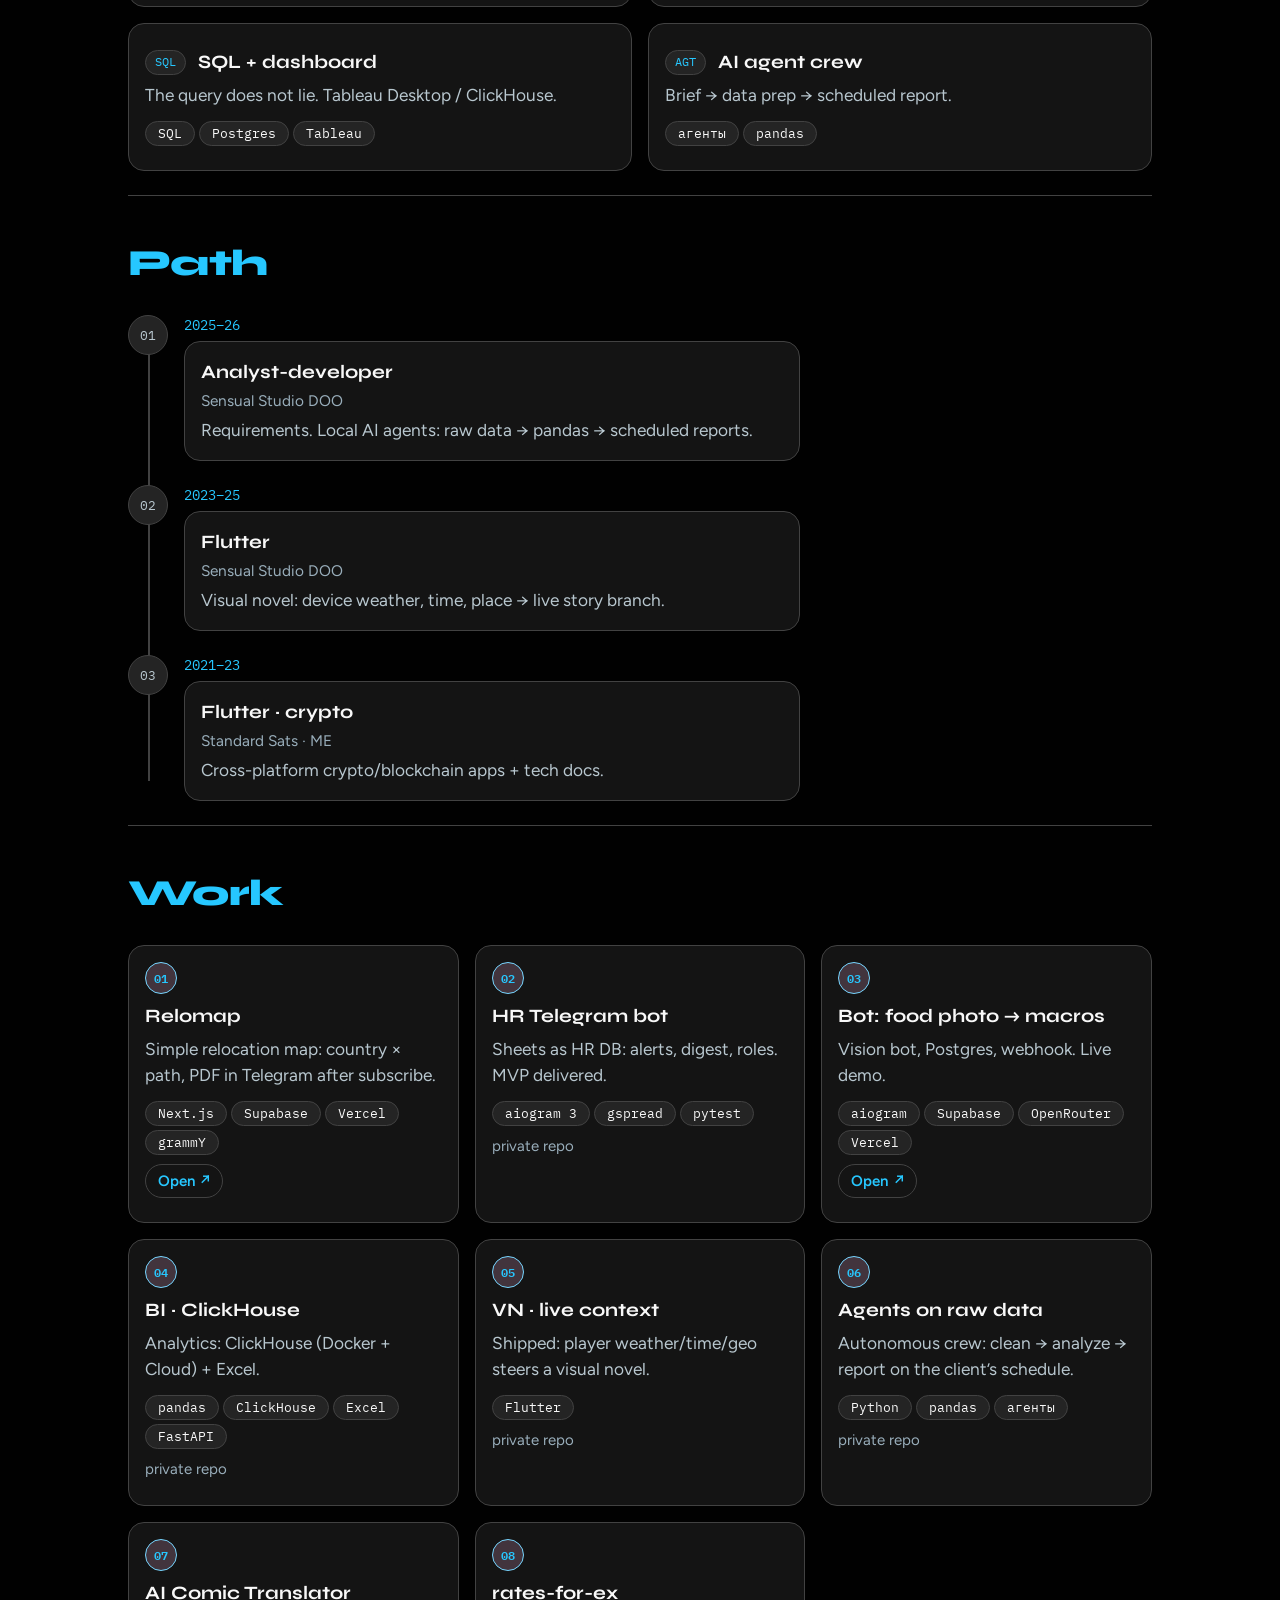
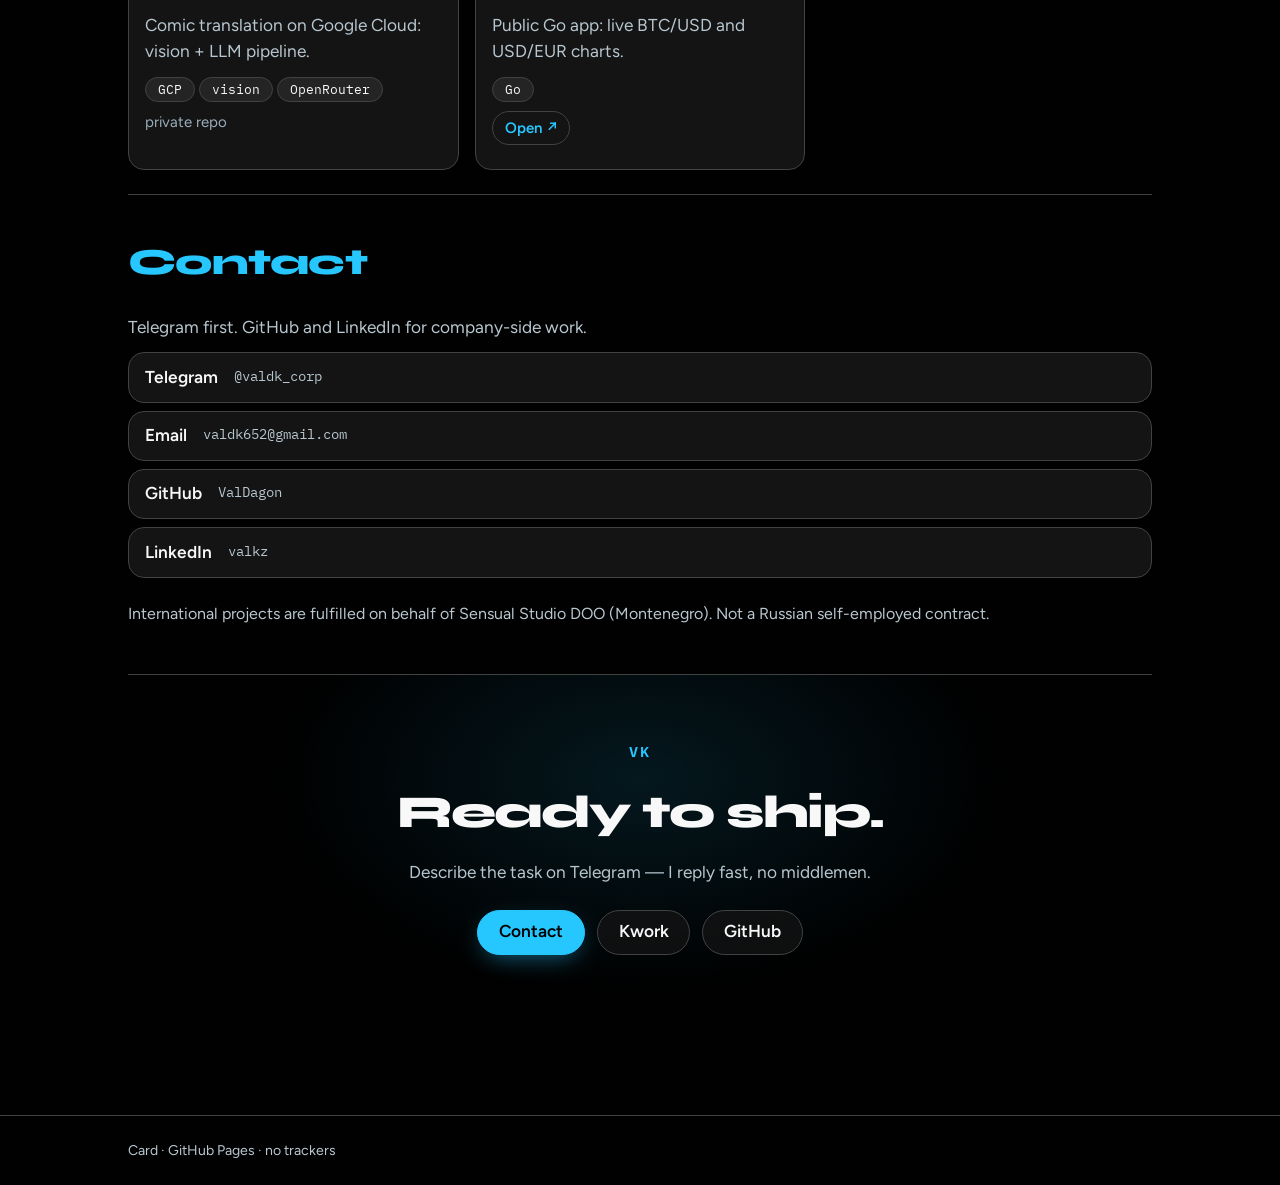
==== commit b3fb0626: "Fix portrait loading on /card without trailing slash; drop VK kicker. Redirect bare /card to /card/ " ====
--- a/index.html
+++ b/index.html
@@ -2,6 +2,13 @@
 <html lang="ru">
   <head>
     <meta charset="utf-8" />
+    <script>
+      (function () {
+        if (location.pathname === "/card") {
+          location.replace("/card/" + location.search + location.hash);
+        }
+      })();
+    </script>
     <meta name="viewport" content="width=device-width, initial-scale=1" />
     <meta name="theme-color" content="#0B0A09" />
     <meta name="color-scheme" content="dark" />
@@ -62,7 +69,7 @@
         <div class="light-well">
           <img
             class="portrait"
-            src="./assets/portrait.jpg"
+            src="./assets/portrait.jpg?v=1"
             width="640"
             height="640"
             alt="Valentin Kazantsev, chiaroscuro portrait"
@@ -70,7 +77,6 @@
           />
         </div>
         <div class="hero-copy">
-          <p class="kicker" id="kicker">VK · CARD</p>
           <h1 class="hero-name" id="name">Валентин Казанцев</h1>
           <p class="hero-role" id="role">BI · агенты · автоматизация</p>
           <span class="entity" id="entity">РФ: самозанятый</span>
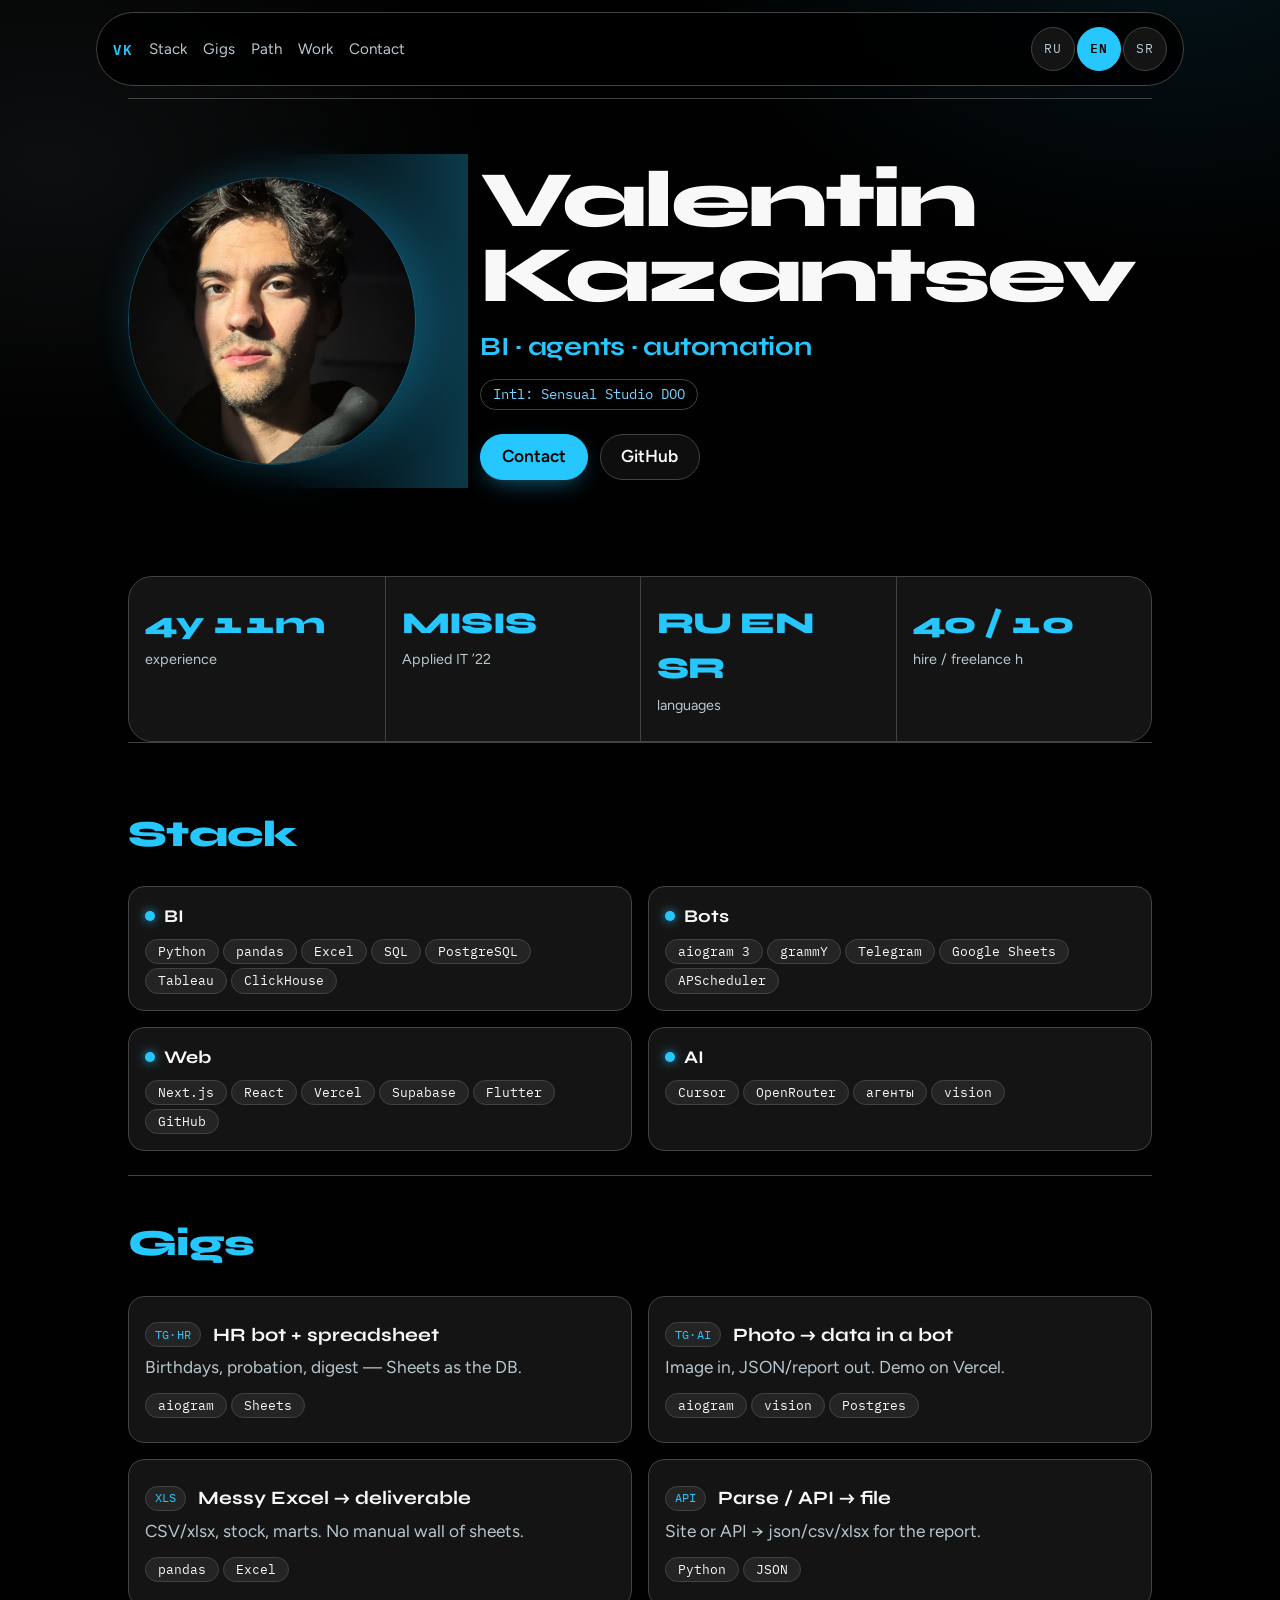
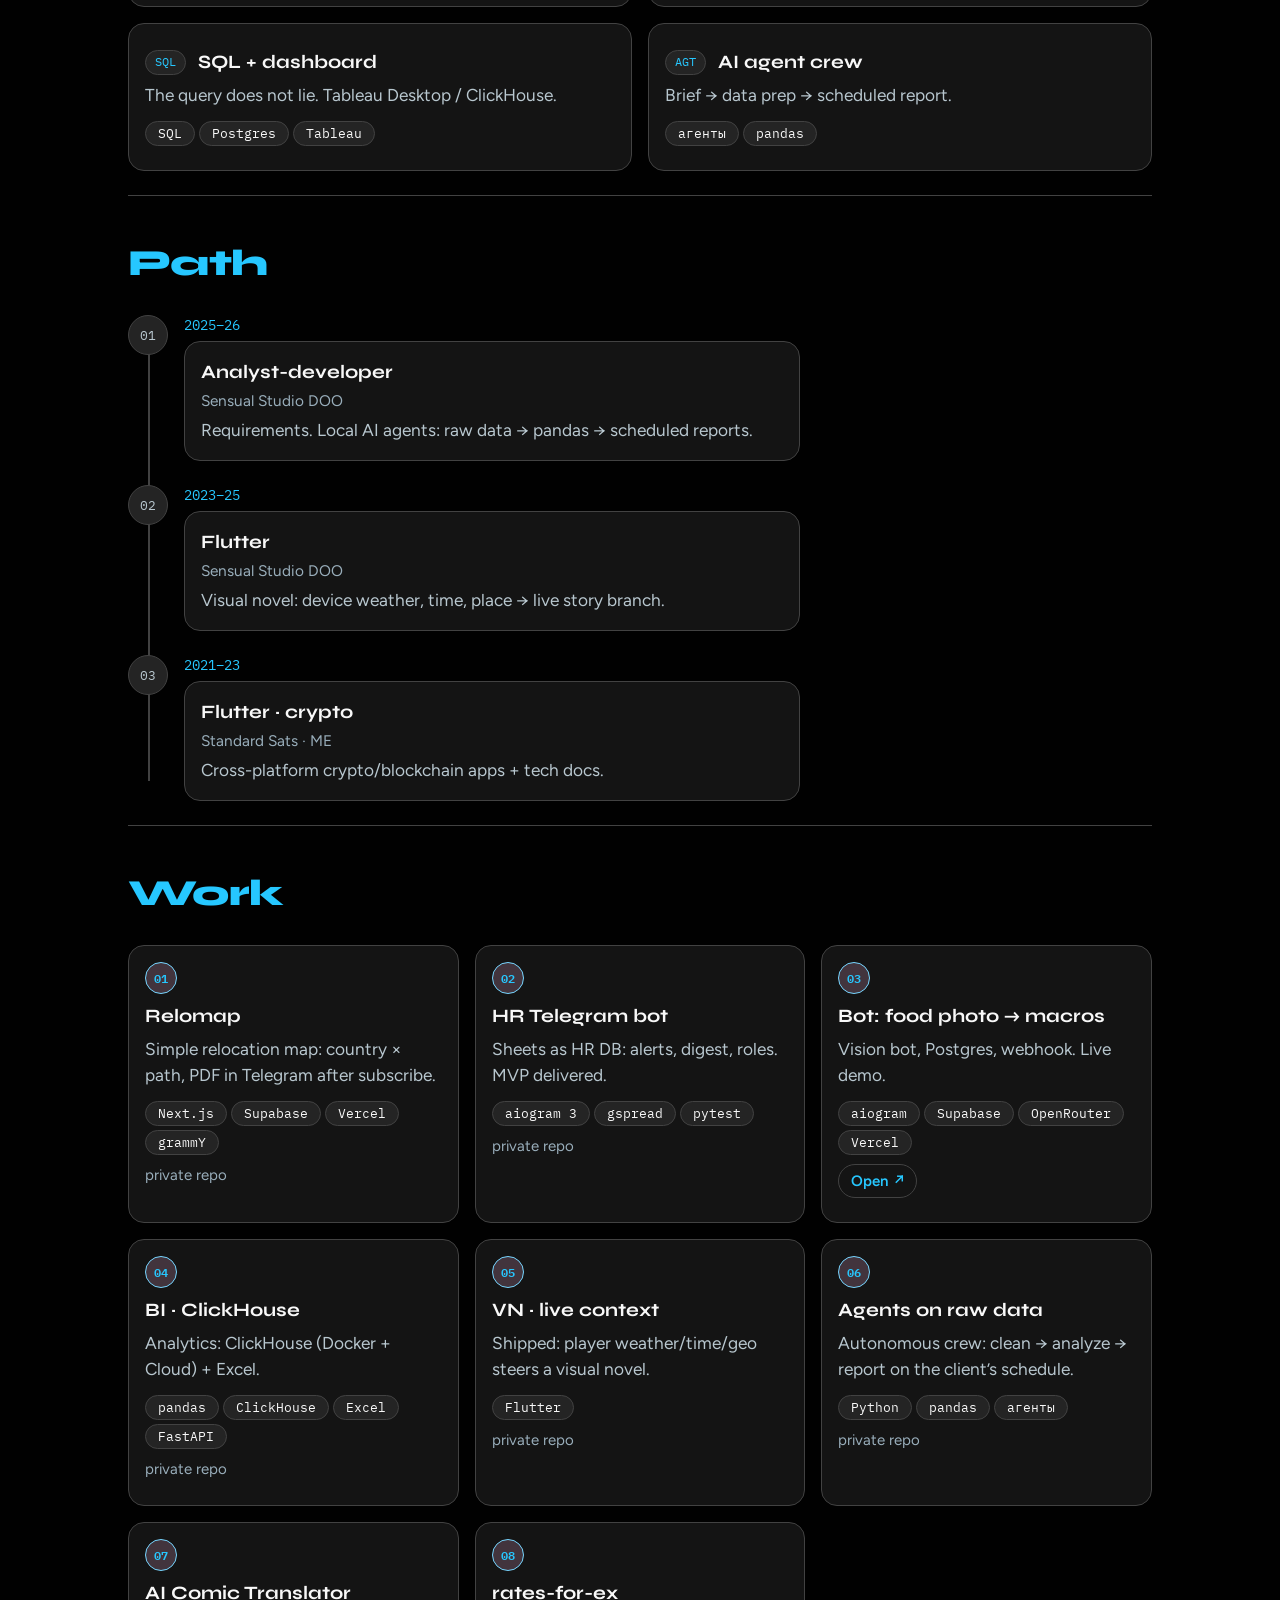
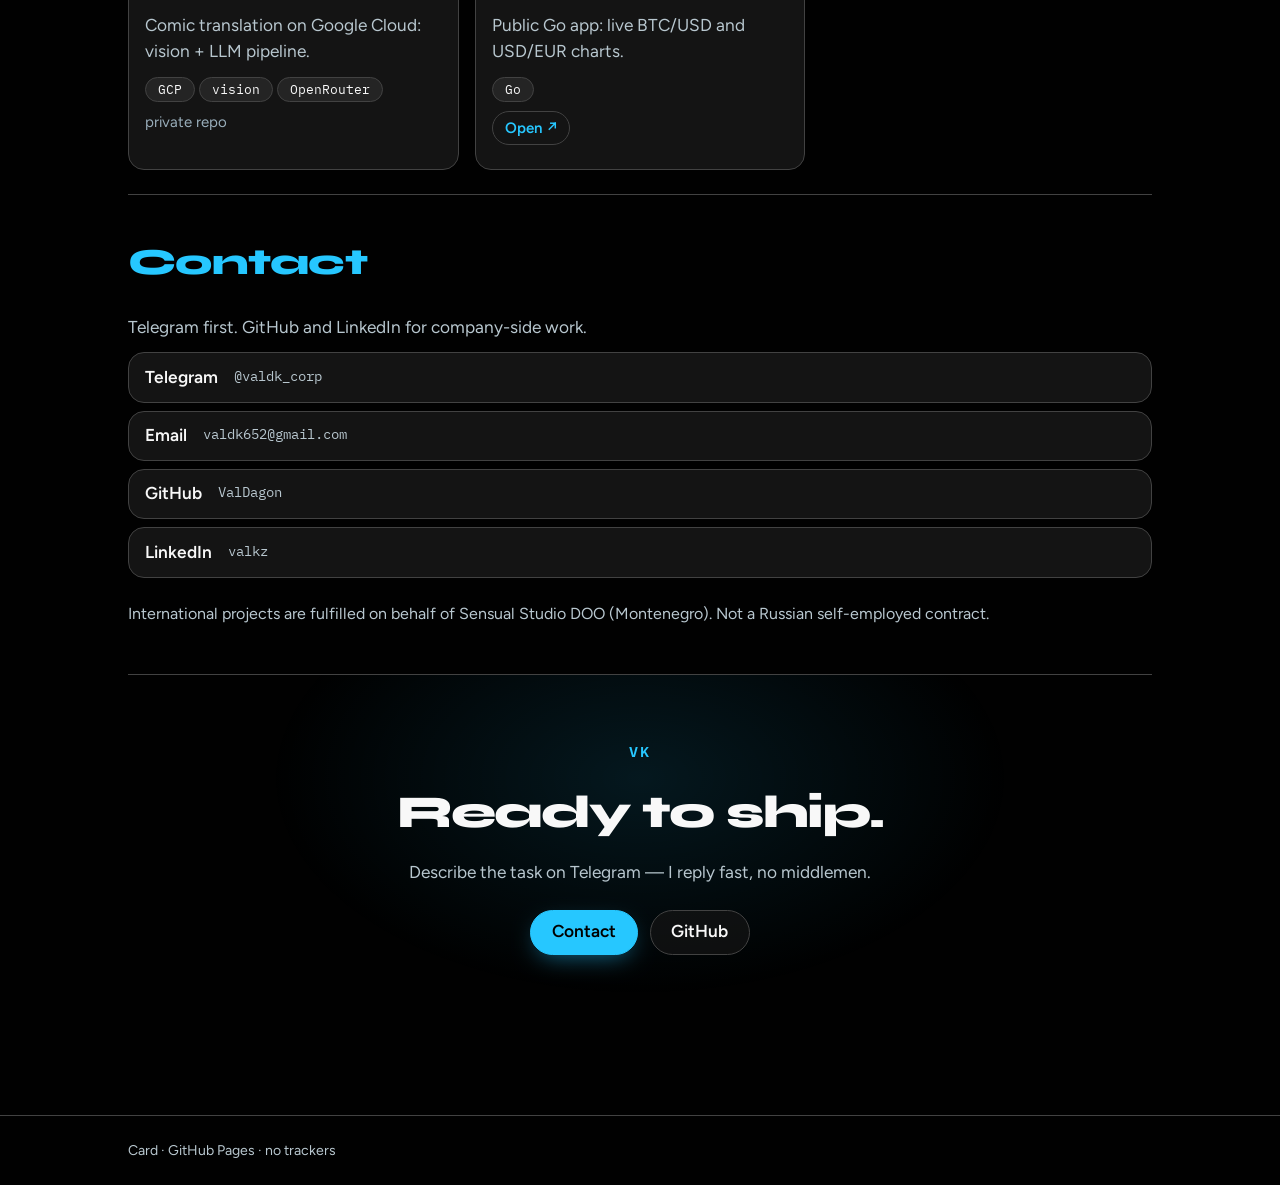
==== commit 759b347b: "Fix empty sections, hide GitHub on RU, and make Relomap private. Bump JS cache-bust so Safari drops " ====
--- a/index.html
+++ b/index.html
@@ -19,7 +19,7 @@
     />
     <link rel="canonical" href="https://valdagon.github.io/card/" />
     <link rel="icon" href="./assets/favicon.svg" type="image/svg+xml" />
-    <link rel="apple-touch-icon" href="./assets/portrait.jpg" />
+    <link rel="apple-touch-icon" href="./assets/portrait.jpg?v=1" />
     <meta property="og:type" content="website" />
     <meta property="og:url" content="https://valdagon.github.io/card/" />
     <meta property="og:title" content="Валентин Казанцев — BI, агенты, боты" />
@@ -41,7 +41,7 @@
       rel="stylesheet"
       href="https://fonts.googleapis.com/css2?family=Figtree:wght@400;600&family=IBM+Plex+Mono:wght@400;500&family=Syne:wght@700;800&display=swap"
     />
-    <link rel="stylesheet" href="./css/style.css?v=5" />
+    <link rel="stylesheet" href="./css/style.css?v=6" />
   </head>
   <body>
     <a class="skip" id="skip" href="#main">К содержанию</a>
@@ -81,9 +81,9 @@
           <p class="hero-role" id="role">BI · агенты · автоматизация</p>
           <span class="entity" id="entity">РФ: самозанятый</span>
           <div class="cta-row">
-            <a class="btn btn-primary" id="cta" href="https://t.me/valdk_corp">Написать в Telegram</a>
-            <a class="btn btn-ghost" id="cta-kwork" href="https://kwork.ru/user/valdk">Kwork</a>
-            <a class="btn btn-ghost" id="cta-gh" hidden href="https://github.com/ValDagon">GitHub</a>
+            <a class="btn btn-primary" id="cta" href="https://t.me/valdk_corp" rel="noopener noreferrer" target="_blank">Написать в Telegram</a>
+            <a class="btn btn-ghost" id="cta-kwork" href="https://kwork.ru/user/valdk" rel="noopener noreferrer" target="_blank">Kwork</a>
+            <a class="btn btn-ghost" id="cta-gh" hidden href="https://github.com/ValDagon" rel="noopener noreferrer" target="_blank">GitHub</a>
           </div>
         </div>
       </section>
@@ -124,9 +124,9 @@
         <h2 class="outro-title" id="outro-title">Готов взяться.</h2>
         <p class="outro-line" id="outro-line"></p>
         <div class="cta-row outro-cta">
-          <a class="btn btn-primary" id="cta2" href="https://t.me/valdk_corp">Написать в Telegram</a>
-          <a class="btn btn-ghost" id="cta-kwork2" href="https://kwork.ru/user/valdk">Kwork</a>
-          <a class="btn btn-ghost" id="cta-gh2" hidden href="https://github.com/ValDagon">GitHub</a>
+          <a class="btn btn-primary" id="cta2" href="https://t.me/valdk_corp" rel="noopener noreferrer" target="_blank">Написать в Telegram</a>
+          <a class="btn btn-ghost" id="cta-kwork2" href="https://kwork.ru/user/valdk" rel="noopener noreferrer" target="_blank">Kwork</a>
+          <a class="btn btn-ghost" id="cta-gh2" hidden href="https://github.com/ValDagon" rel="noopener noreferrer" target="_blank">GitHub</a>
         </div>
       </section>
     </main>
@@ -146,7 +146,7 @@
       </div>
     </noscript>
 
-    <script src="./js/data.js?v=8" defer></script>
-    <script src="./js/app.js?v=8" defer></script>
+    <script src="./js/data.js?v=9" defer></script>
+    <script src="./js/app.js?v=9" defer></script>
   </body>
 </html>
--- a/css/style.css
+++ b/css/style.css
@@ -97,6 +97,12 @@
   color: var(--color-ink);
 }
 
+/* Author `.btn { display }` beats UA `[hidden] { display: none }` — without
+ * this, locale-hidden GitHub/Kwork buttons stay visible. */
+[hidden] {
+  display: none !important;
+}
+
 :focus {
   outline: none;
 }
@@ -300,18 +306,6 @@
   min-width: 0;
 }
 
-.kicker {
-  display: inline-block;
-  margin: 0 0 var(--space-sm);
-  padding: var(--space-3xs) var(--space-sm);
-  border: 1px solid var(--color-rule);
-  border-radius: var(--radius-full);
-  font-family: var(--font-outlier);
-  font-size: 0.8rem;
-  letter-spacing: 0.16em;
-  color: var(--color-accent-2);
-}
-
 h1,
 h2,
 .hero-name {
@@ -337,13 +331,6 @@
   font-weight: 700;
   font-size: clamp(1.15rem, 2.4vw + 0.6rem, 1.65rem);
   letter-spacing: -0.01em;
-}
-
-.hero-line {
-  margin: var(--space-sm) 0 0;
-  max-width: 36rem;
-  color: var(--color-muted);
-  text-wrap: pretty;
 }
 
 .entity {
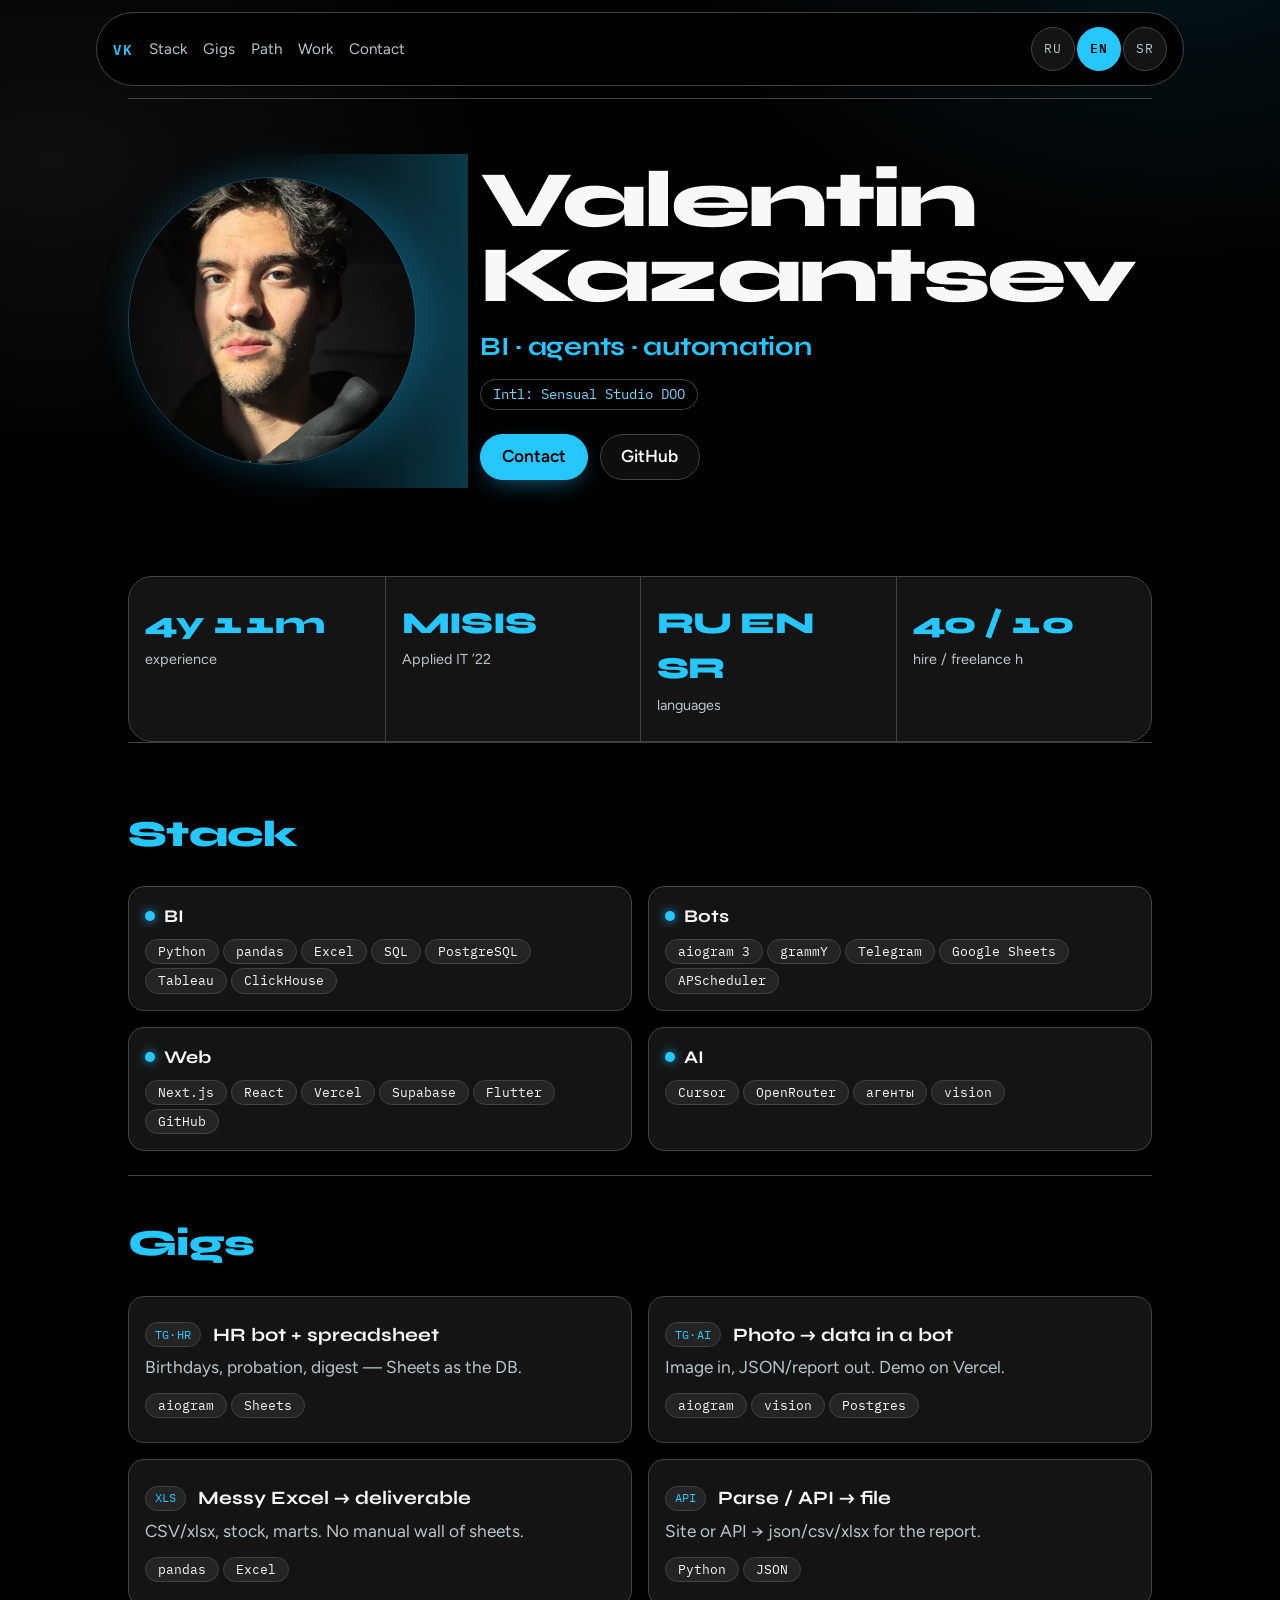
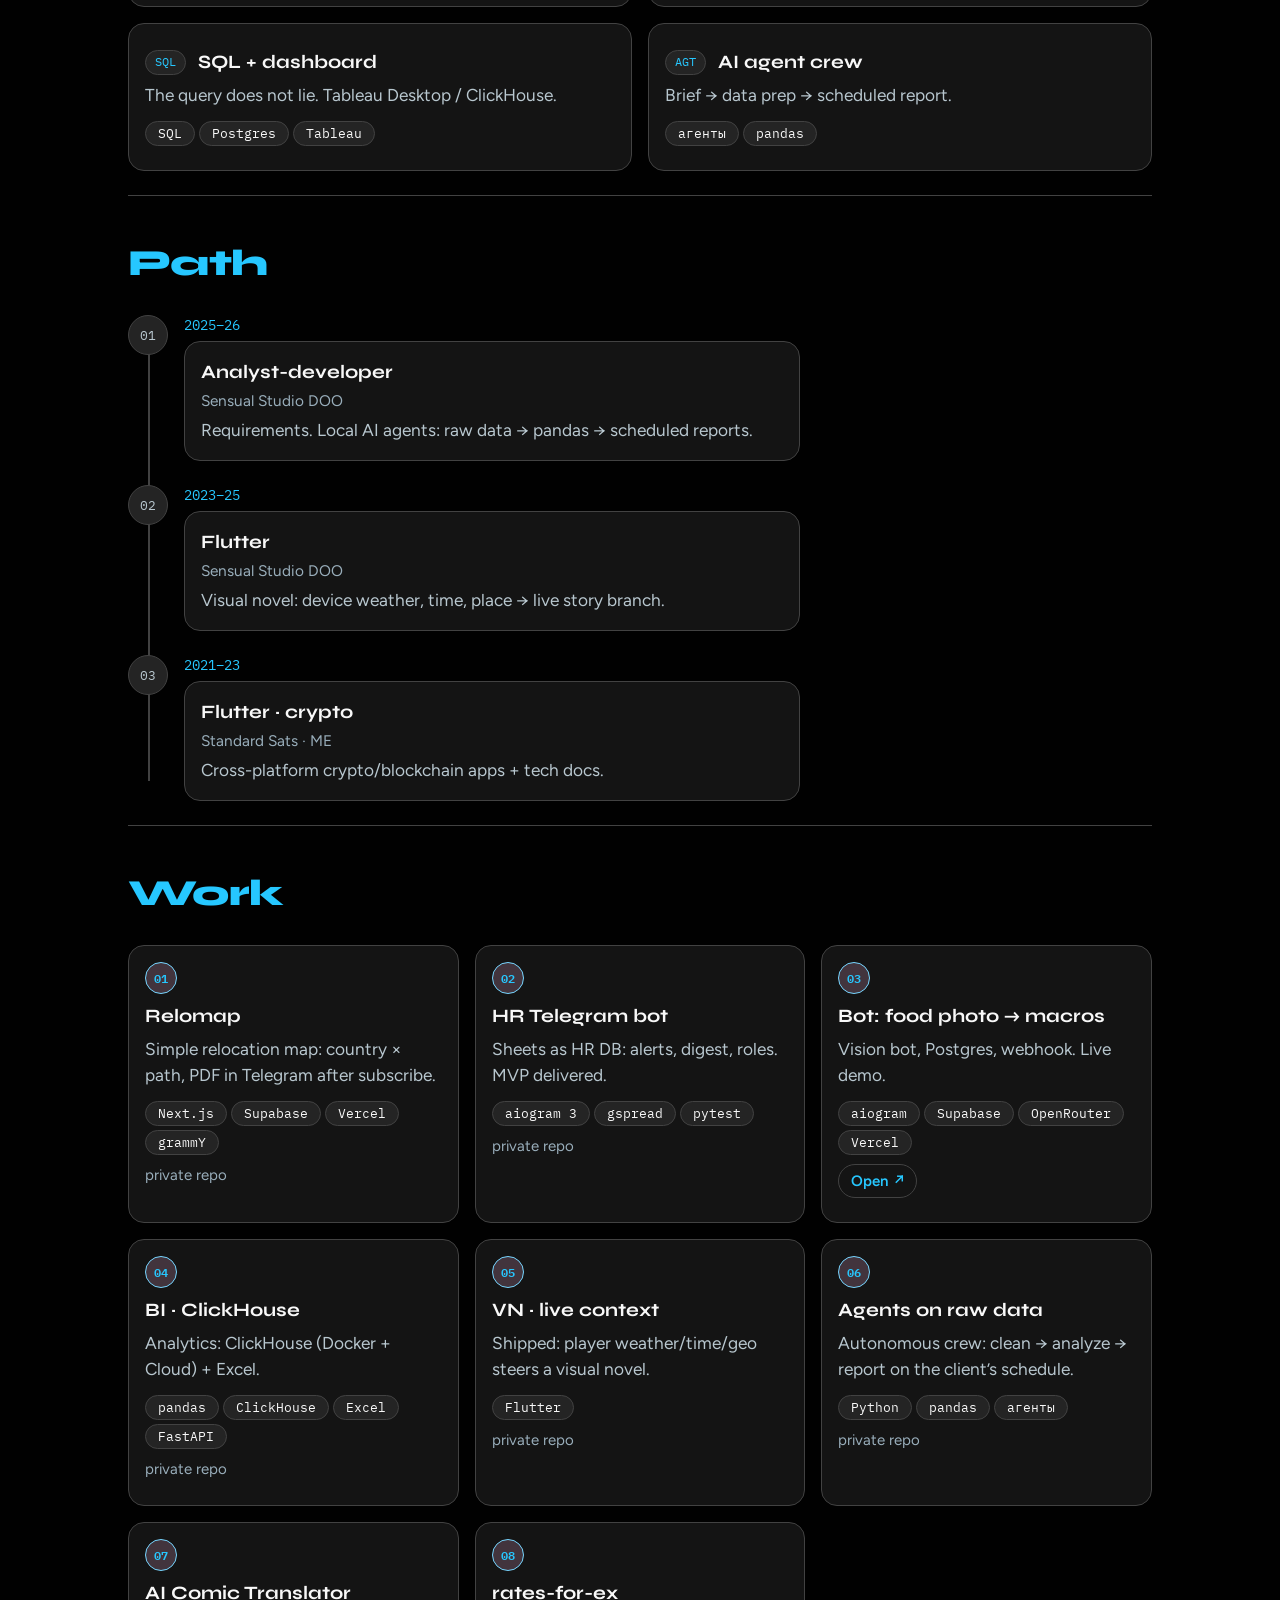
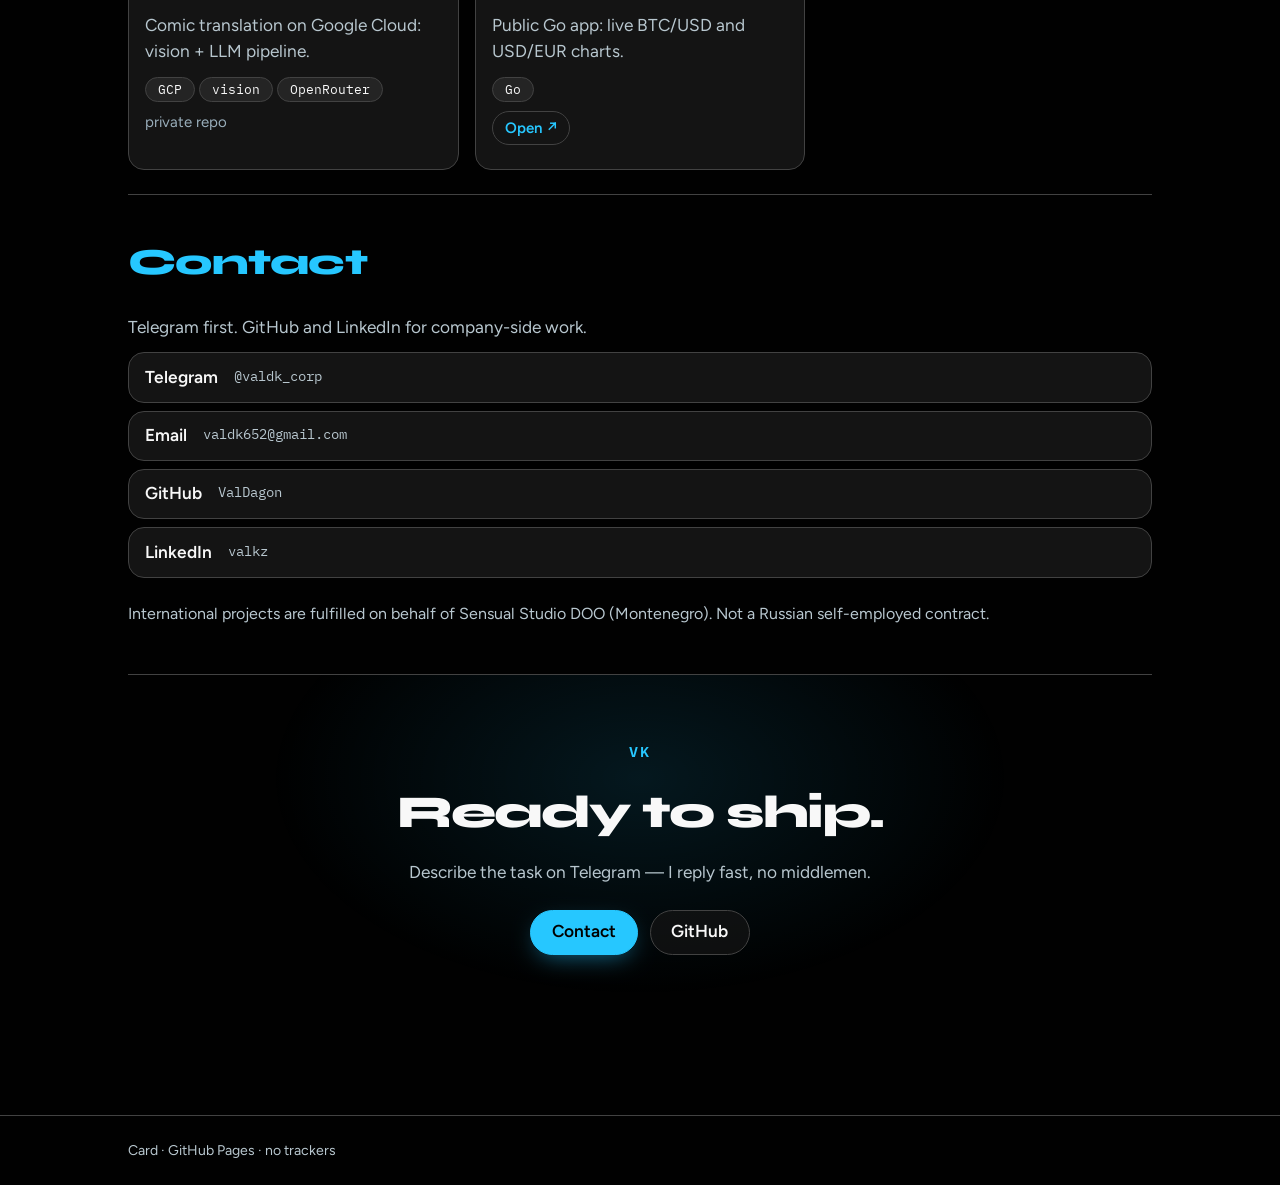
==== commit 4c8f89be: "Publish the card at valdagon.github.io/ with root-absolute assets. Project Pages at /card/ cannot ow" ====
--- a/index.html
+++ b/index.html
@@ -4,8 +4,12 @@
     <meta charset="utf-8" />
     <script>
       (function () {
-        if (location.pathname === "/card") {
-          location.replace("/card/" + location.search + location.hash);
+        var path = location.pathname;
+        if (
+          location.hostname.toLowerCase() === "valdagon.github.io" &&
+          (path === "/card" || path.indexOf("/card/") === 0)
+        ) {
+          location.replace("https://valdagon.github.io/" + location.search + location.hash);
         }
       })();
     </script>
@@ -17,17 +21,17 @@
       name="description"
       content="Визитка: аналитика, Telegram-боты, автоматизация. Заказы в РФ — как самозанятый."
     />
-    <link rel="canonical" href="https://valdagon.github.io/card/" />
-    <link rel="icon" href="./assets/favicon.svg" type="image/svg+xml" />
-    <link rel="apple-touch-icon" href="./assets/portrait.jpg?v=1" />
+    <link rel="canonical" href="https://valdagon.github.io/" />
+    <link rel="icon" href="/assets/favicon.svg" type="image/svg+xml" />
+    <link rel="apple-touch-icon" href="/assets/portrait.jpg?v=2" />
     <meta property="og:type" content="website" />
-    <meta property="og:url" content="https://valdagon.github.io/card/" />
+    <meta property="og:url" content="https://valdagon.github.io/" />
     <meta property="og:title" content="Валентин Казанцев — BI, агенты, боты" />
     <meta
       property="og:description"
       content="Визитка: аналитика, Telegram-боты, автоматизация. Заказы в РФ — как самозанятый."
     />
-    <meta property="og:image" content="https://valdagon.github.io/card/assets/portrait.jpg" />
+    <meta property="og:image" content="https://valdagon.github.io/assets/portrait.jpg" />
     <meta property="og:locale" content="ru_RU" />
     <meta name="twitter:card" content="summary" />
     <link rel="preconnect" href="https://fonts.googleapis.com" />
@@ -41,7 +45,7 @@
       rel="stylesheet"
       href="https://fonts.googleapis.com/css2?family=Figtree:wght@400;600&family=IBM+Plex+Mono:wght@400;500&family=Syne:wght@700;800&display=swap"
     />
-    <link rel="stylesheet" href="./css/style.css?v=6" />
+    <link rel="stylesheet" href="/css/style.css?v=7" />
   </head>
   <body>
     <a class="skip" id="skip" href="#main">К содержанию</a>
@@ -69,7 +73,7 @@
         <div class="light-well">
           <img
             class="portrait"
-            src="./assets/portrait.jpg?v=1"
+            src="/assets/portrait.jpg?v=2"
             width="640"
             height="640"
             alt="Valentin Kazantsev, chiaroscuro portrait"
@@ -146,7 +150,7 @@
       </div>
     </noscript>
 
-    <script src="./js/data.js?v=9" defer></script>
-    <script src="./js/app.js?v=9" defer></script>
+    <script src="/js/data.js?v=10" defer></script>
+    <script src="/js/app.js?v=10" defer></script>
   </body>
 </html>
--- a/css/style.css
+++ b/css/style.css
@@ -296,7 +296,7 @@
   width: 100%;
   aspect-ratio: 1;
   object-fit: cover;
-  object-position: 62% 18%;
+  object-position: 50% 32%;
   border-radius: 50%;
   border: 1px solid color-mix(in oklch, var(--color-accent) 35%, transparent);
   box-shadow: 18px 0 48px color-mix(in oklch, var(--color-accent) 22%, transparent);
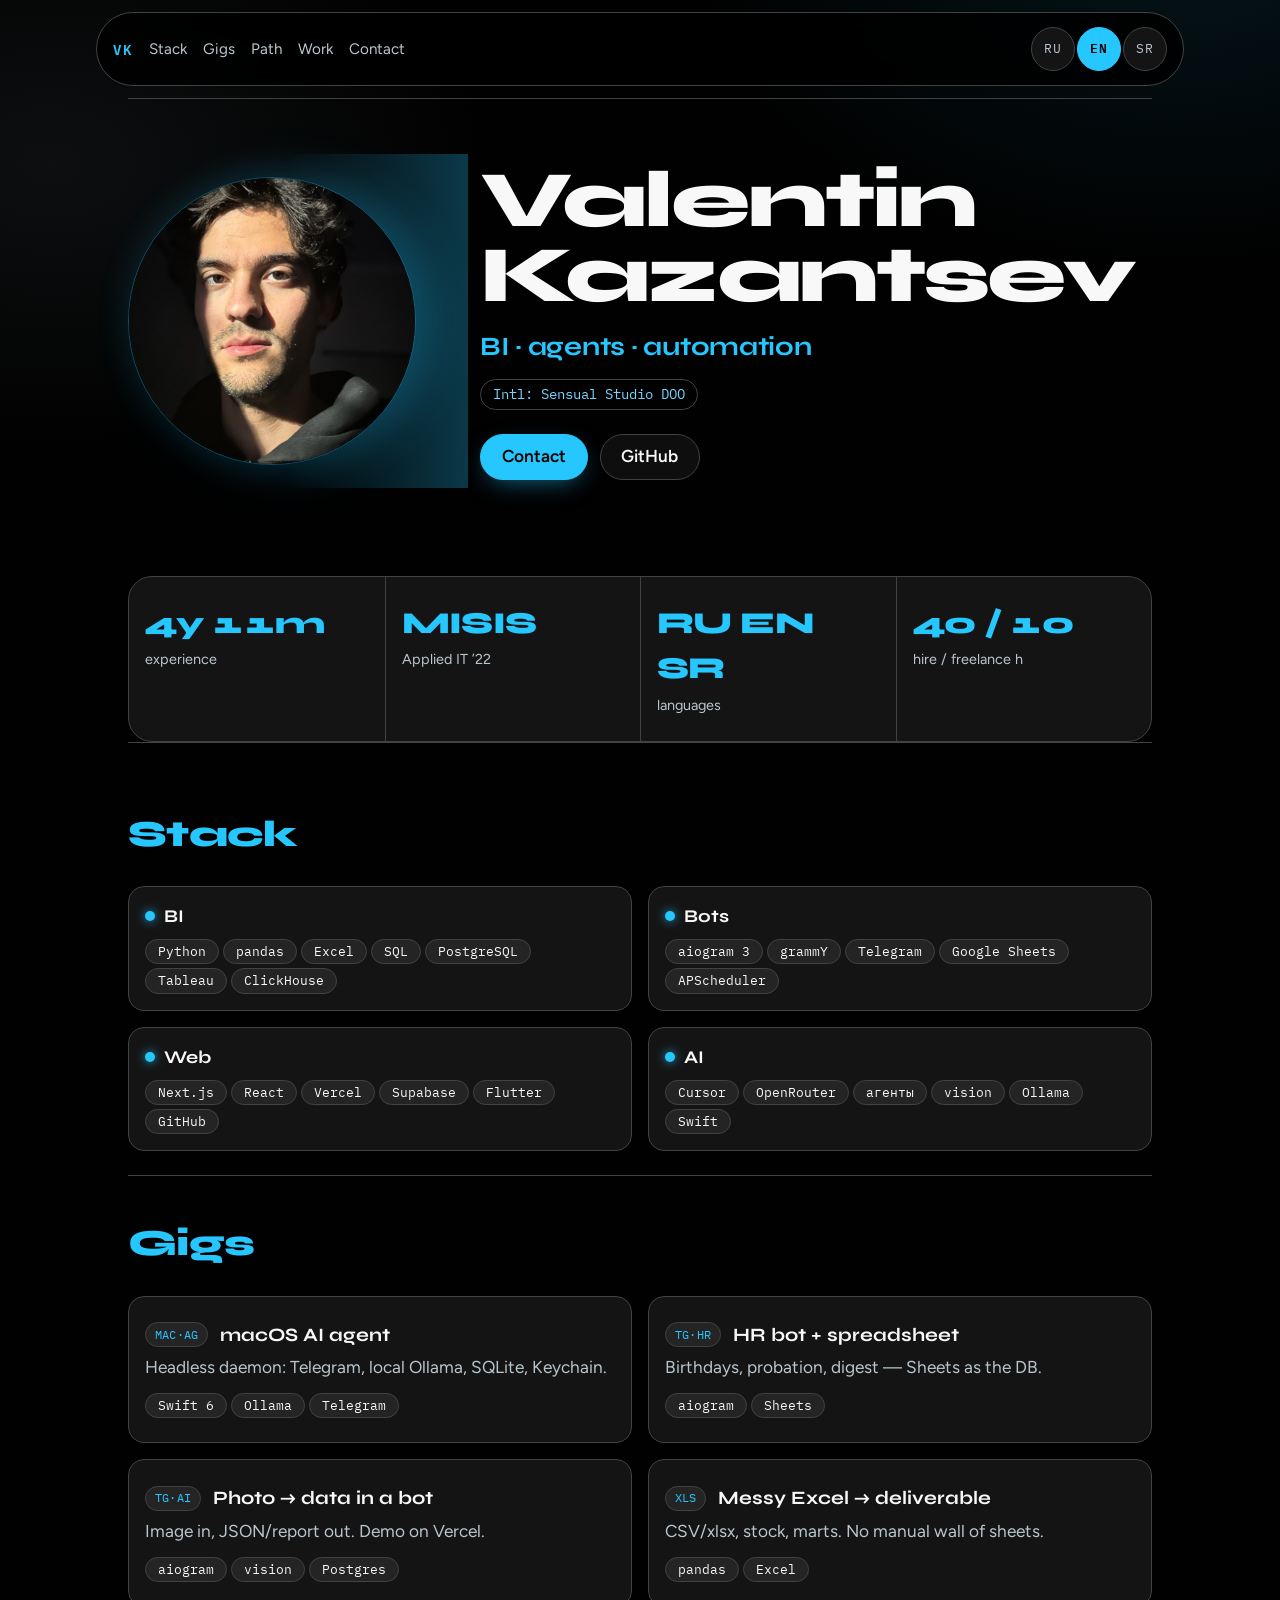
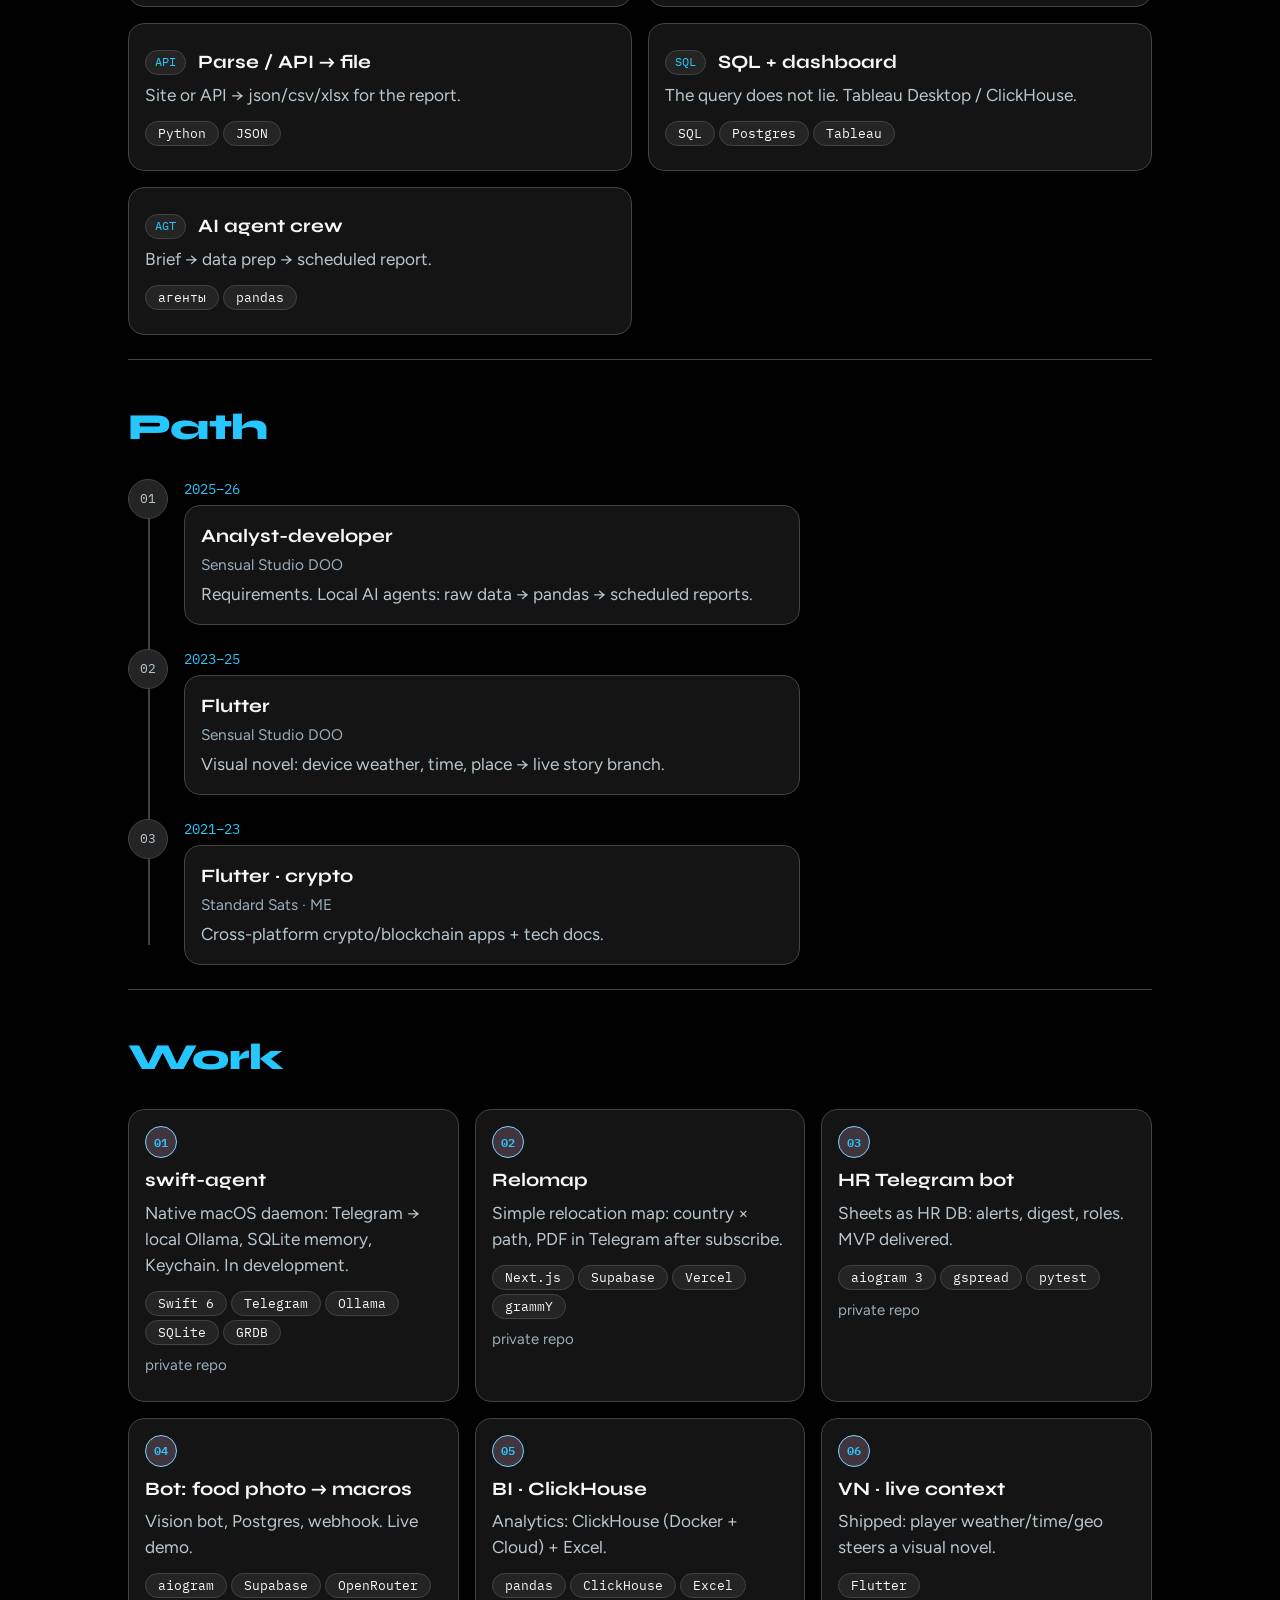
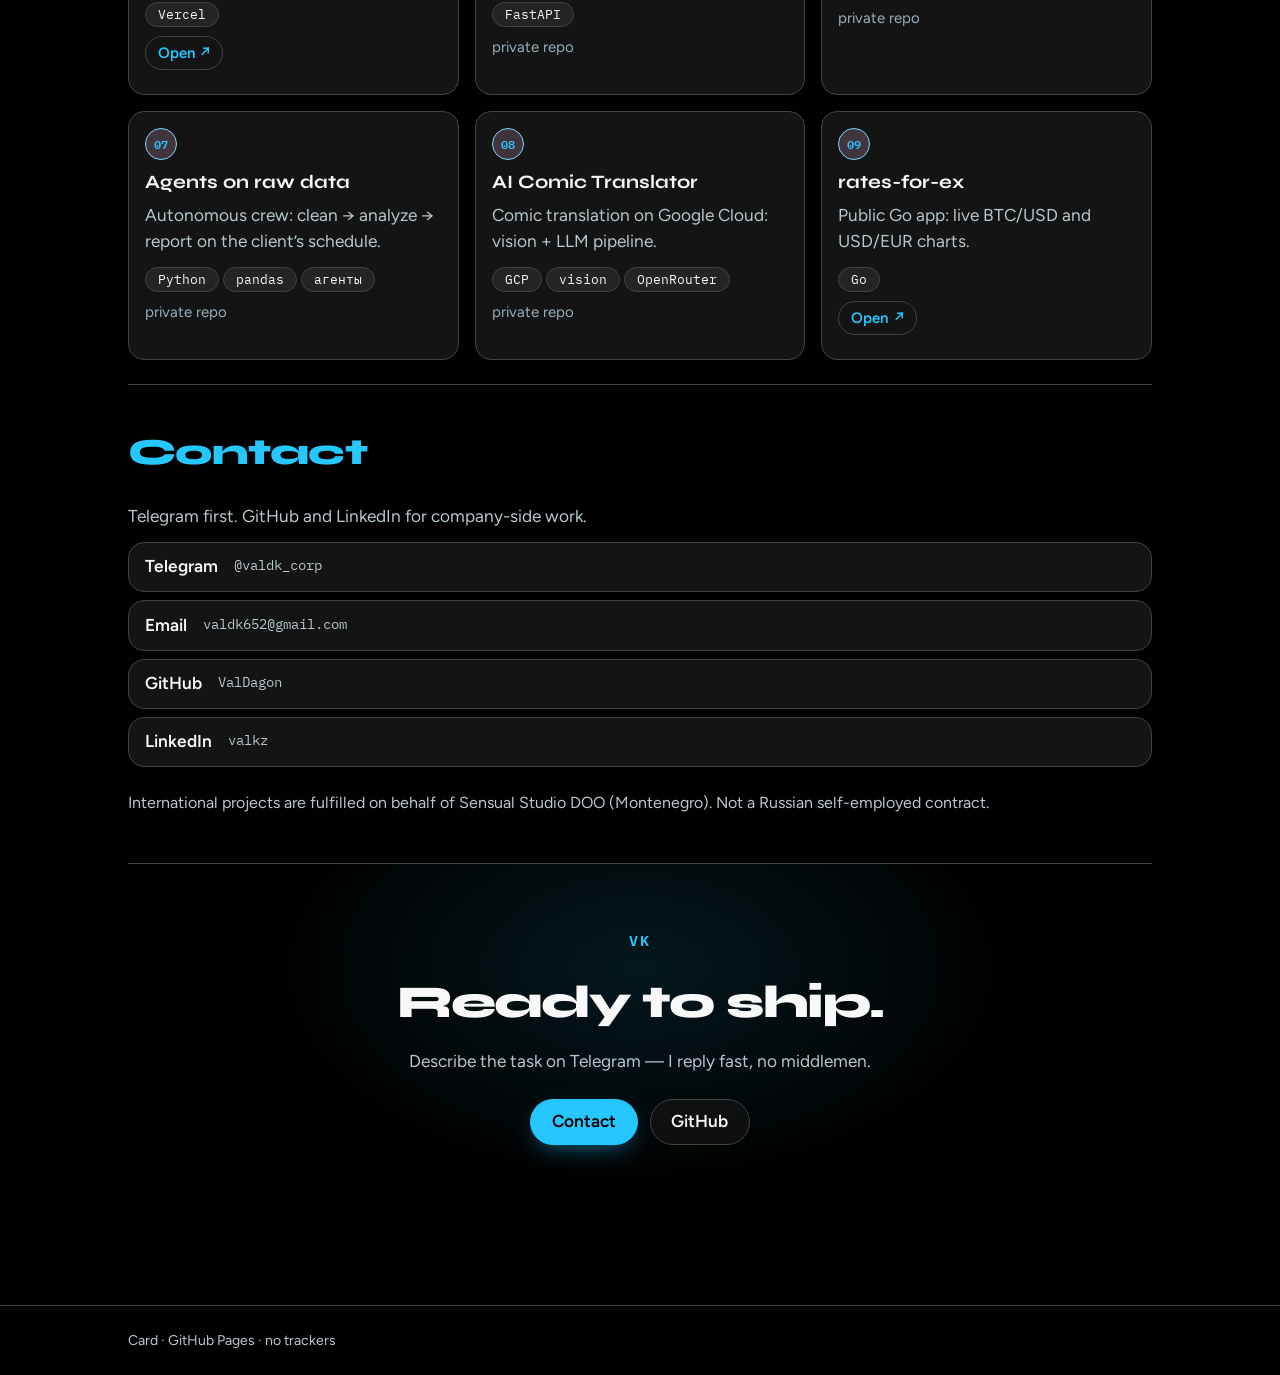
==== commit ac56b80b: "Highlight swift-agent on the card as current native macOS work. Co-authored-by: Cursor <cursoragent@" ====
--- a/index.html
+++ b/index.html
@@ -150,7 +150,7 @@
       </div>
     </noscript>
 
-    <script src="/js/data.js?v=10" defer></script>
-    <script src="/js/app.js?v=10" defer></script>
+    <script src="/js/data.js?v=11" defer></script>
+    <script src="/js/app.js?v=11" defer></script>
   </body>
 </html>
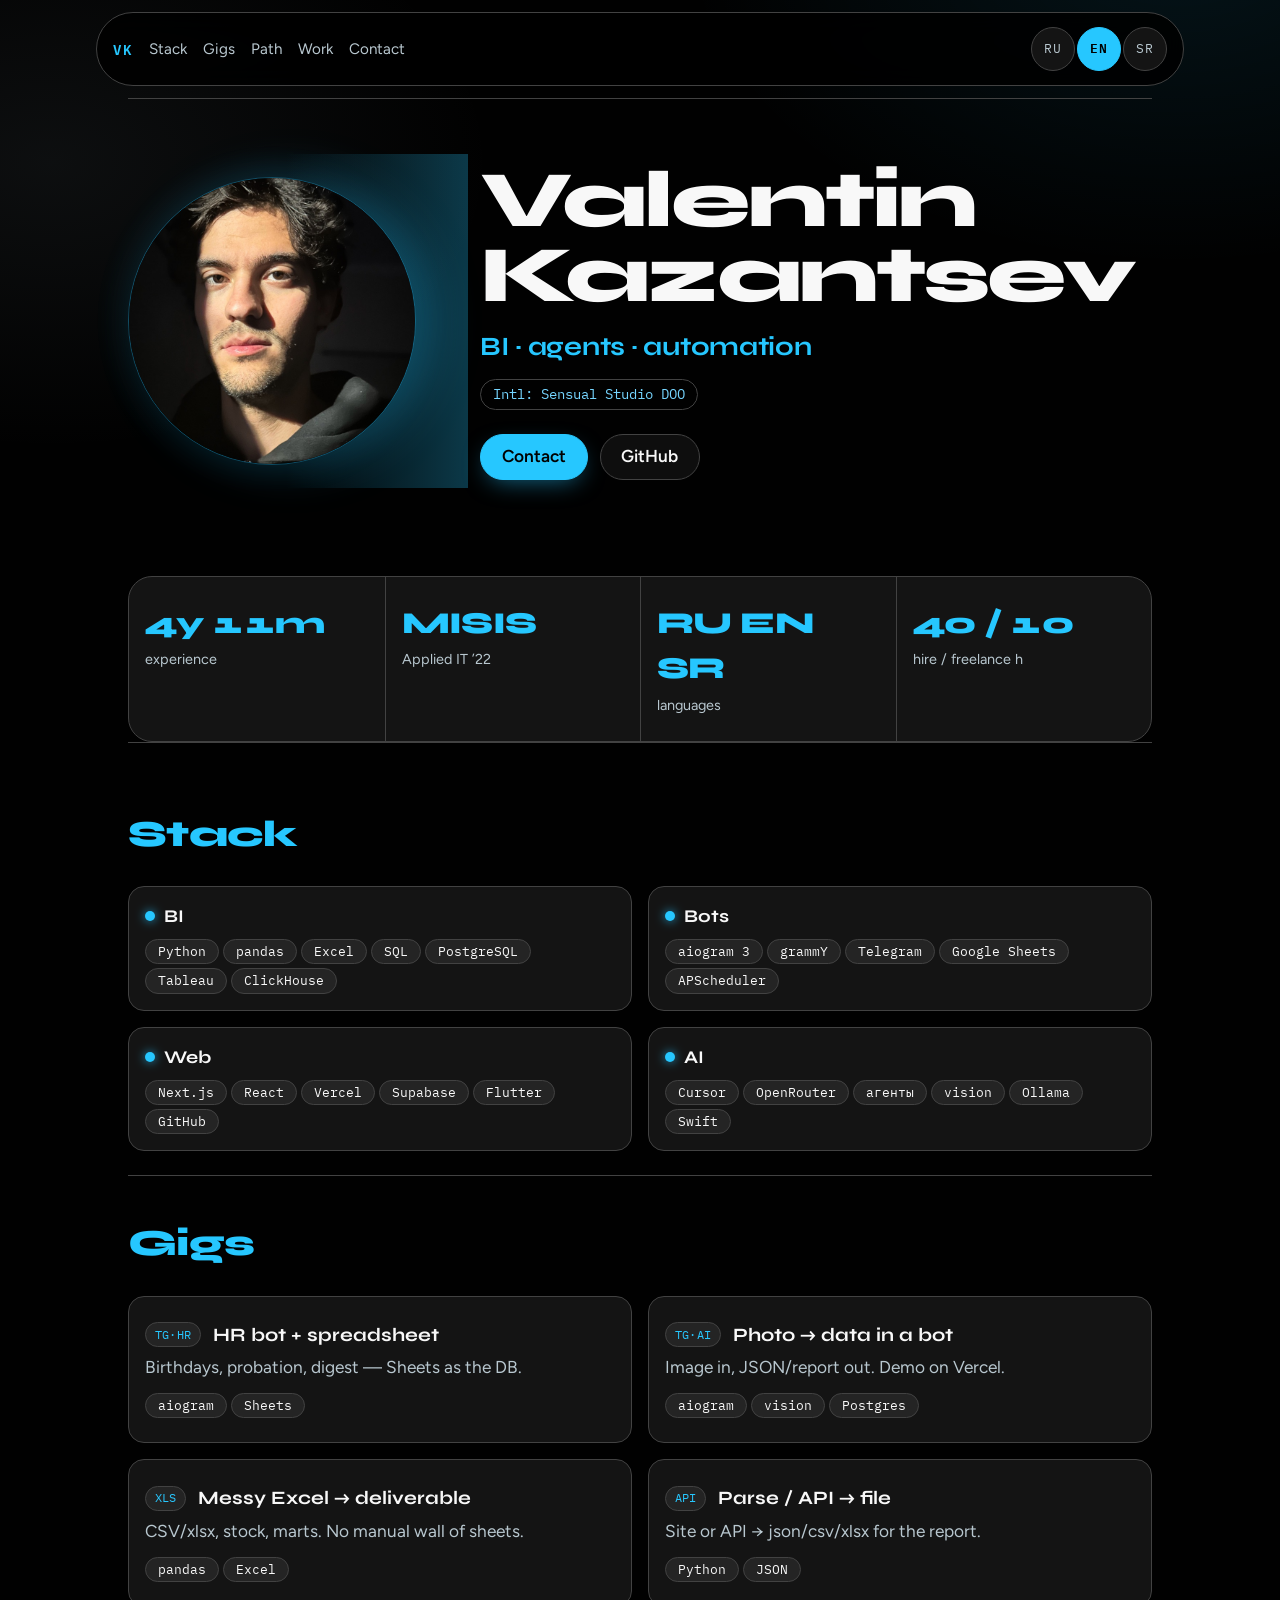
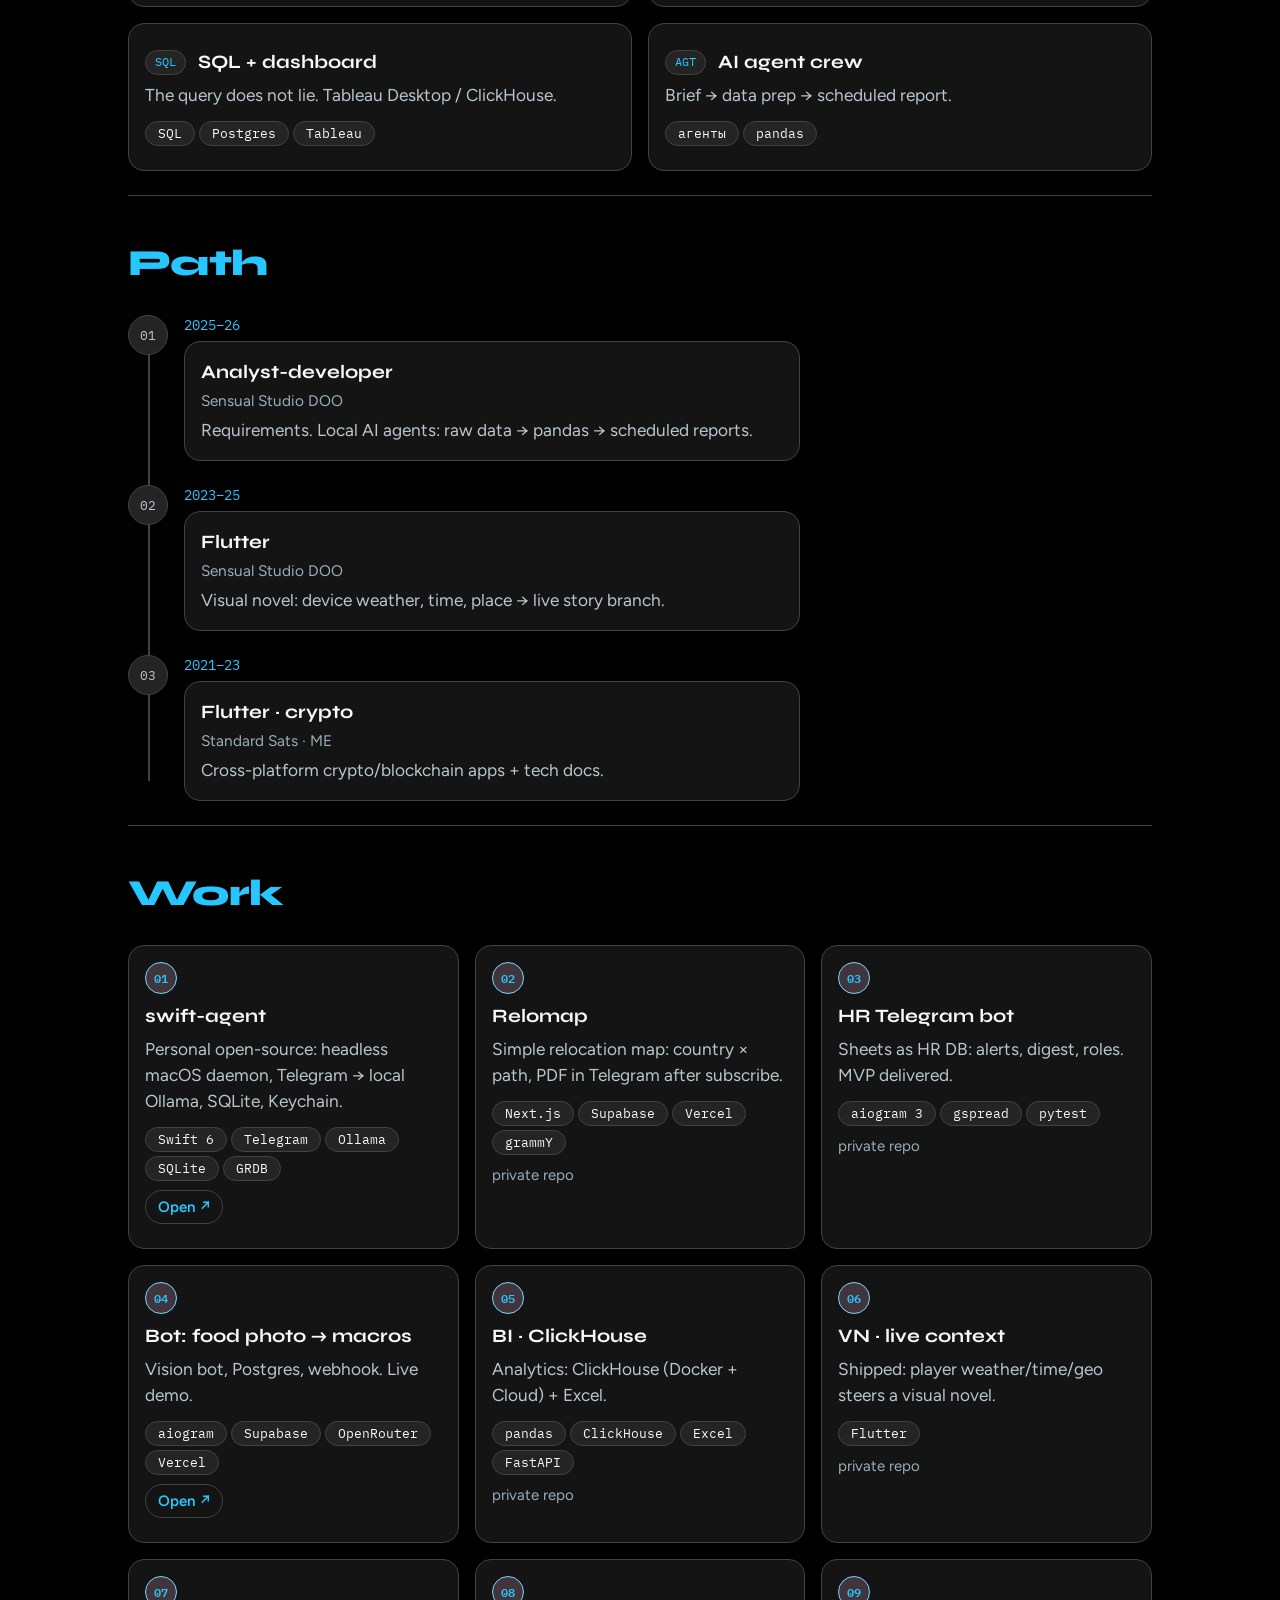
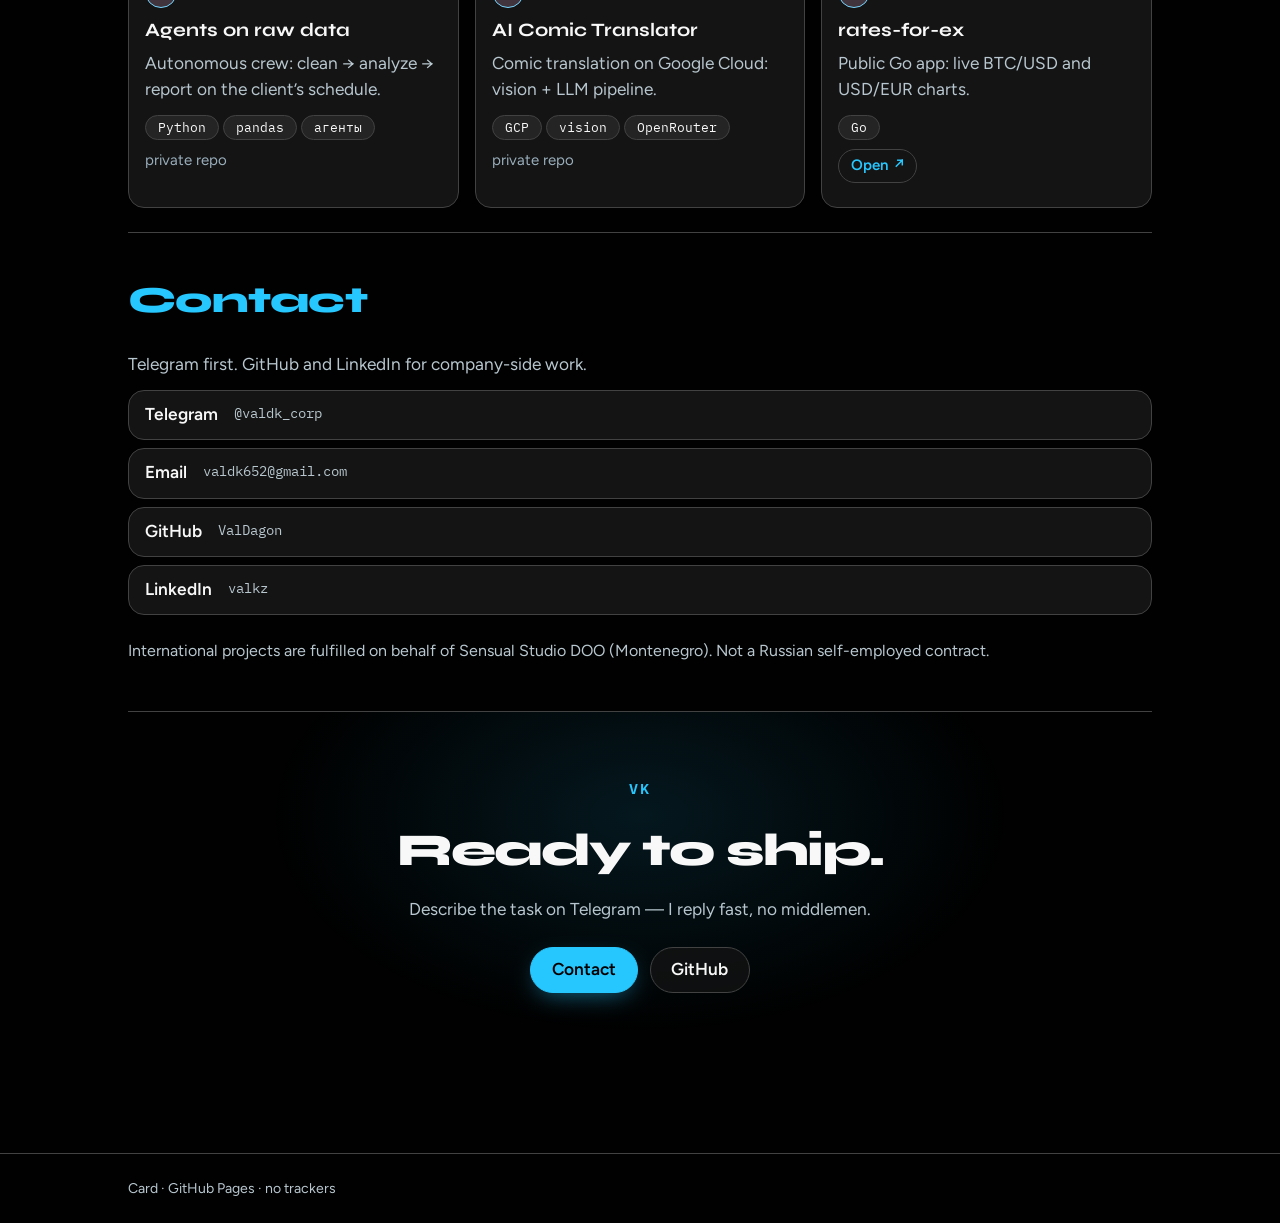
==== commit 880c4444: "Describe swift-agent as personal open-source, not a client gig. Co-authored-by: Cursor <cursoragent@" ====
--- a/index.html
+++ b/index.html
@@ -150,7 +150,7 @@
       </div>
     </noscript>
 
-    <script src="/js/data.js?v=11" defer></script>
-    <script src="/js/app.js?v=11" defer></script>
+    <script src="/js/data.js?v=12" defer></script>
+    <script src="/js/app.js?v=12" defer></script>
   </body>
 </html>
